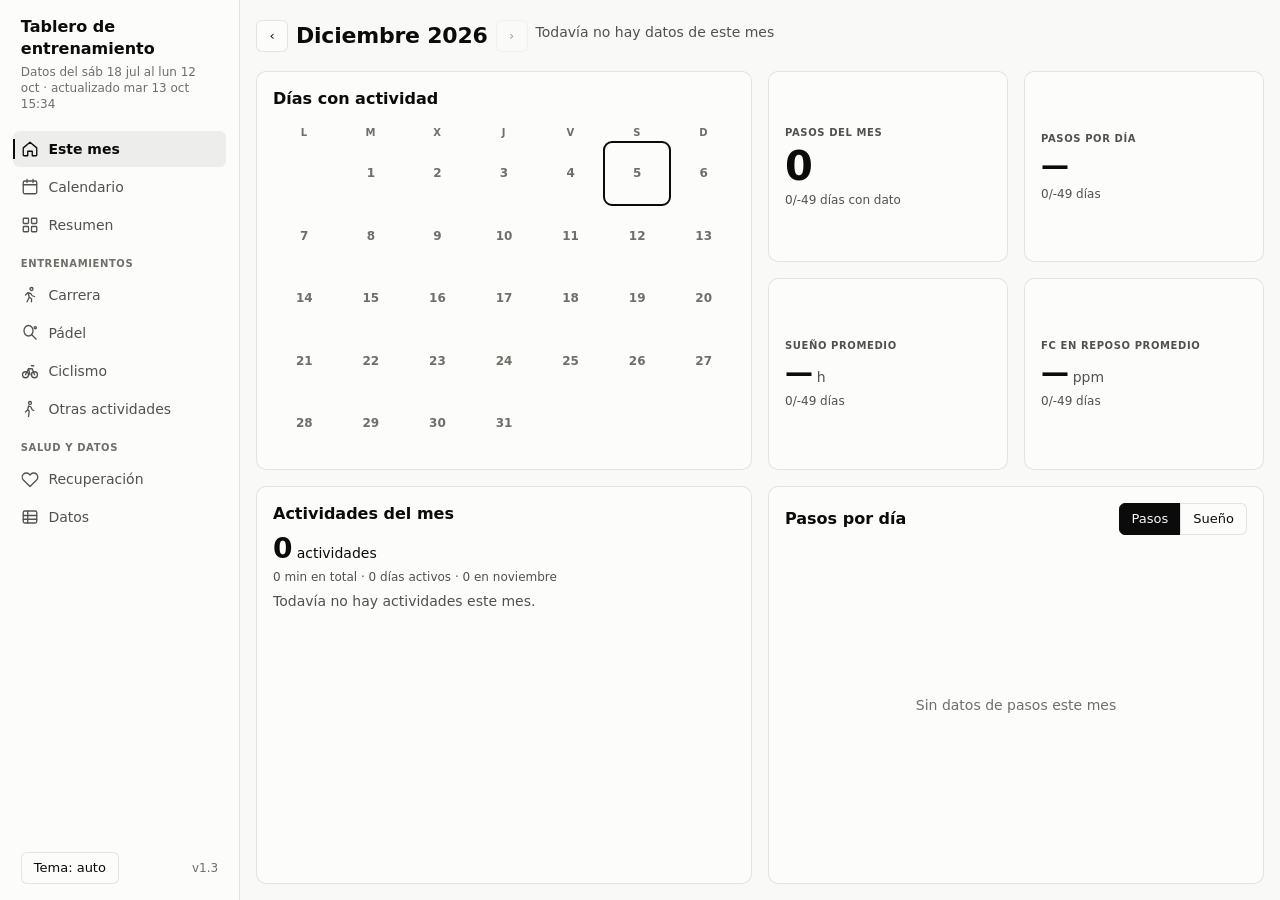
==== app/index.html @ 288f9a9d "app: v1.3, Montserrat y un token tipográfico por rol en todas las vistas - Montserrat 400/500/600/70" ====
<!doctype html>
<html lang="es-AR">
<head>
  <meta charset="utf-8">
  <meta name="viewport" content="width=device-width, initial-scale=1">
  <title>Tablero de entrenamiento</title>
  <meta name="description" content="Carrera, pádel y recuperación: datos de un reloj Amazfit vía Intervals.icu.">
  <meta name="color-scheme" content="light dark">
  <link rel="icon" href="data:image/svg+xml,<svg xmlns='http://www.w3.org/2000/svg' viewBox='0 0 16 16'><rect x='1' y='8' width='3' height='7' rx='1' fill='%232a78d6'/><rect x='6.5' y='4' width='3' height='11' rx='1' fill='%232a78d6'/><rect x='12' y='1' width='3' height='14' rx='1' fill='%232a78d6'/></svg>">
  <link rel="stylesheet" href="css/estilos.css">
  <script>
    // Aplica el tema guardado antes de pintar, para que no parpadee
    try { const t = localStorage.getItem("tema"); if (t === "claro" || t === "oscuro") document.documentElement.dataset.theme = t === "claro" ? "light" : "dark"; } catch (e) {}
  </script>
</head>
<body>
  <div class="app">
    <aside class="lateral" id="lateral" aria-label="Navegación y filtros">
      <div class="lateral-marca">
        <h1>Tablero de entrenamiento</h1>
        <p class="actualizado" id="actualizado">Cargando datos…</p>
      </div>
      <nav class="nav-lateral" aria-label="Secciones">
        <button type="button" data-pestana="inicio"><svg viewBox="0 0 24 24" fill="none" stroke="currentColor" stroke-width="1.75" stroke-linecap="round" stroke-linejoin="round" aria-hidden="true"><path d="M3 10.5 12 3l9 7.5V20a1 1 0 0 1-1 1h-5v-6H9v6H4a1 1 0 0 1-1-1z"/></svg><span>Este mes</span></button>
        <button type="button" data-pestana="calendario"><svg viewBox="0 0 24 24" fill="none" stroke="currentColor" stroke-width="1.75" stroke-linecap="round" stroke-linejoin="round" aria-hidden="true"><rect x="3" y="4" width="18" height="17" rx="2"/><path d="M3 9h18M8 2v4M16 2v4"/></svg><span>Calendario</span></button>
        <button type="button" data-pestana="resumen"><svg viewBox="0 0 24 24" fill="none" stroke="currentColor" stroke-width="1.75" stroke-linecap="round" stroke-linejoin="round" aria-hidden="true"><rect x="3" y="3" width="7" height="7" rx="1"/><rect x="14" y="3" width="7" height="7" rx="1"/><rect x="3" y="14" width="7" height="7" rx="1"/><rect x="14" y="14" width="7" height="7" rx="1"/></svg><span>Resumen</span></button>
        <span class="nav-grupo">Entrenamientos</span>
        <button type="button" data-pestana="carrera"><svg viewBox="0 0 24 24" fill="none" stroke="currentColor" stroke-width="1.75" stroke-linecap="round" stroke-linejoin="round" aria-hidden="true"><circle cx="14" cy="4" r="2"/><path d="M8 21l3-6 3 2v4M6 12l3-3 4 1 2 3 3 1M11 15l-1-4"/></svg><span>Carrera</span></button>
        <button type="button" data-pestana="padel"><svg viewBox="0 0 24 24" fill="none" stroke="currentColor" stroke-width="1.75" stroke-linecap="round" stroke-linejoin="round" aria-hidden="true"><ellipse cx="10" cy="9" rx="6" ry="7"/><path d="M14 14l6 6"/><circle cx="19" cy="5" r="1.5"/></svg><span>Pádel</span></button>
        <button type="button" data-pestana="ciclismo"><svg viewBox="0 0 24 24" fill="none" stroke="currentColor" stroke-width="1.75" stroke-linecap="round" stroke-linejoin="round" aria-hidden="true"><circle cx="6" cy="17" r="4"/><circle cx="18" cy="17" r="4"/><path d="M6 17l4-8h5l3 8M10 9l2 8M14 5h3"/></svg><span>Ciclismo</span></button>
        <button type="button" data-pestana="otras"><svg viewBox="0 0 24 24" fill="none" stroke="currentColor" stroke-width="1.75" stroke-linecap="round" stroke-linejoin="round" aria-hidden="true"><circle cx="12" cy="4" r="2"/><path d="M10 22l1-7-2-2 1-5 3 1 2 4 2 1M9 13l-3 3"/></svg><span>Otras actividades</span></button>
        <span class="nav-grupo">Salud y datos</span>
        <button type="button" data-pestana="recuperacion"><svg viewBox="0 0 24 24" fill="none" stroke="currentColor" stroke-width="1.75" stroke-linecap="round" stroke-linejoin="round" aria-hidden="true"><path d="M20.8 5.6a5.5 5.5 0 0 0-7.8 0L12 6.7l-1-1.1a5.5 5.5 0 0 0-7.8 7.8L12 22l8.8-8.6a5.5 5.5 0 0 0 0-7.8z"/></svg><span>Recuperación</span></button>
        <button type="button" data-pestana="datos"><svg viewBox="0 0 24 24" fill="none" stroke="currentColor" stroke-width="1.75" stroke-linecap="round" stroke-linejoin="round" aria-hidden="true"><rect x="3" y="4" width="18" height="16" rx="2"/><path d="M3 10h18M3 15h18M9 4v16"/></svg><span>Datos</span></button>
      </nav>
      <section class="filtros-lateral" id="filtros-lateral" aria-label="Filtros">
        <div class="filtros-grupo" id="grupo-bienestar">
          <h2>Datos diarios</h2>
          <div id="filtro-bienestar"></div>
        </div>
      </section>
      <div class="lateral-pie">
        <button class="boton-tema" id="boton-tema" type="button" aria-label="Cambiar tema">Tema: auto</button>
        <span class="version" title="Versión del tablero">v1.3</span>
      </div>
    </aside>
    <div class="fondo-lateral" id="fondo-lateral"></div>

    <div class="contenido">
      <header class="barra-superior">
        <button class="boton-menu" id="boton-menu" type="button" aria-label="Abrir menú" aria-controls="lateral" aria-expanded="false">
          <svg viewBox="0 0 24 24" fill="none" stroke="currentColor" stroke-width="1.75" stroke-linecap="round" aria-hidden="true"><path d="M4 6h16M4 12h16M4 18h16"/></svg>
        </button>
        <h2 class="titulo-vista" id="titulo-vista">Calendario</h2>
        <div class="filtro" id="filtro" role="group" aria-label="Período">
          <span class="filtro-etiqueta">Período</span>
          <button type="button" data-periodo="4">4 semanas</button>
          <button type="button" data-periodo="12">12 semanas</button>
          <button type="button" data-periodo="todo">Todo</button>
          <span class="filtro-rango" id="filtro-rango"></span>
        </div>
      </header>

  <main>
    <p class="aviso aviso-error" id="error-render" role="alert" hidden></p>
    <!-- ── Este mes (portada) ──────────────────────────────────── -->
    <section id="panel-inicio" class="seccion" hidden>
      <div class="cal-cabecera">
        <button type="button" id="inicio-anterior" aria-label="Mes anterior">‹</button>
        <h2 id="inicio-mes" aria-live="polite"></h2>
        <button type="button" id="inicio-siguiente" aria-label="Mes siguiente">›</button>
        <span class="texto-sec" id="inicio-rango"></span>
      </div>
      <div class="inicio-fila">
        <section class="tarjeta">
          <h2>Días con actividad</h2>
          <div class="mini-leyenda" id="inicio-mini-leyenda" aria-label="Deportes del mes"></div>
          <div class="mini-cal" id="inicio-mini-cal"></div>
        </section>
        <div class="kpis-cuadro" id="inicio-kpis"></div>
      </div>
      <div class="inicio-fila">
        <section class="tarjeta">
          <h2>Actividades del mes</h2>
          <div class="inicio-scroll" id="inicio-actividades"></div>
        </section>
        <section class="tarjeta tarjeta-grafico">
          <div class="tarjeta-cab">
            <h2 id="inicio-grafico-titulo">Pasos por día</h2>
            <div class="segmentado" id="inicio-metrica" role="group" aria-label="Dato a mostrar">
              <button type="button" data-metrica="pasos">Pasos</button>
              <button type="button" data-metrica="sueno">Sueño</button>
            </div>
          </div>
          <div class="lienzo"><canvas id="g-inicio-pasos"></canvas></div>
        </section>
      </div>
    </section>

    <!-- ── Calendario ──────────────────────────────────────────── -->
    <section id="panel-calendario" class="seccion" hidden>
      <div class="cal-cabecera">
        <button type="button" id="mes-anterior" aria-label="Mes anterior">‹</button>
        <h2 id="mes-titulo" aria-live="polite"></h2>
        <button type="button" id="mes-siguiente" aria-label="Mes siguiente">›</button>
        <button type="button" id="mes-actual">Hoy</button>
        <div class="cal-leyenda-dia" id="cal-leyenda-dia"></div>
      </div>
      <div class="calmes" id="calmes"></div>
    </section>

    <!-- ── Resumen ─────────────────────────────────────────────── -->
    <section id="panel-resumen" class="seccion" hidden>
      <div class="kpis" id="resumen-kpis"></div>
      <div class="grilla">
        <figure class="tarjeta ancha">
          <figcaption><h2>Estado de forma</h2><p>Fitness (CTL), fatiga (ATL) y forma (CTL − ATL), calculados por Intervals.icu</p></figcaption>
          <div class="lienzo"><canvas id="g-forma"></canvas></div>
        </figure>
        <figure class="tarjeta ancha">
          <figcaption><h2>Calendario de carga</h2><p>Carga diaria (HRSS). Cada columna es una semana, de lunes a domingo</p></figcaption>
          <div id="calendario" class="calendario"></div>
        </figure>
        <figure class="tarjeta">
          <figcaption><h2>Horas por semana</h2><p>Por tipo de actividad</p></figcaption>
          <div class="lienzo"><canvas id="g-volumen"></canvas></div>
        </figure>
        <figure class="tarjeta">
          <figcaption><h2>Últimas sesiones</h2><p>Del período elegido</p></figcaption>
          <ul class="lista-sesiones" id="ultimas"></ul>
        </figure>
      </div>
    </section>

    <!-- ── Carrera ─────────────────────────────────────────────── -->
    <section id="panel-carrera" class="seccion" hidden>
      <div class="selectores" role="group" aria-label="Sesiones a comparar">
        <div class="selector">
          <span id="carrera-plantillas-etiqueta">Plantillas</span>
          <details class="desplegable" id="carrera-plantillas">
            <summary aria-labelledby="carrera-plantillas-etiqueta"><span id="carrera-plantillas-resumen"></span></summary>
            <div class="desplegable-menu">
              <div class="desplegable-acciones">
                <button type="button" data-accion="todas">Todas</button>
                <button type="button" data-accion="ninguna">Ninguna</button>
              </div>
              <div id="carrera-plantillas-lista"></div>
            </div>
          </details>
        </div>
        <div class="selector">
          <span id="carrera-sesiones-etiqueta">Sesiones</span>
          <details class="desplegable" id="carrera-sesiones">
            <summary aria-labelledby="carrera-sesiones-etiqueta"><span id="carrera-sesiones-resumen"></span></summary>
            <div class="desplegable-menu">
              <div class="desplegable-acciones">
                <button type="button" data-accion="todas">Todas</button>
                <button type="button" data-accion="ninguna">Ninguna</button>
              </div>
              <div id="carrera-sesiones-lista"></div>
            </div>
          </details>
        </div>
        <label class="selector">
          <span>Etapa</span>
          <select id="carrera-etapa"></select>
        </label>
      </div>
      <!-- Primera pantalla: la tabla de sesiones y, a la derecha, las cuatro tarjetas -->
      <div class="vista-arriba">
        <figure class="tarjeta tarjeta-tabla">
          <figcaption><h2>Sesiones</h2><p id="carrera-tabla-nota"></p></figcaption>
          <div class="tabla-contenedor"><table class="tabla" id="tabla-carreras"></table></div>
        </figure>
        <div class="kpis kpis-columna" id="carrera-kpis"></div>
      </div>
      <div class="grilla">
        <figure class="tarjeta ancha">
          <div class="tarjeta-cab">
            <figcaption><h2 id="carrera-comp-titulo">Ritmo a lo largo de la sesión</h2></figcaption>
            <div class="segmentado" id="carrera-metrica" role="group" aria-label="Dato a mostrar">
              <button type="button" data-metrica="ritmo">Ritmo</button>
              <button type="button" data-metrica="fc">FC</button>
              <button type="button" data-metrica="potencia">Potencia</button>
              <button type="button" data-metrica="cadencia">Cadencia</button>
              <button type="button" data-metrica="zancada">Zancada</button>
            </div>
          </div>
          <p class="texto-sec" id="carrera-comp-nota"></p>
          <div class="lienzo alto"><canvas id="g-carrera-comparar"></canvas></div>
        </figure>
        <figure class="tarjeta">
          <figcaption><h2 id="carrera-deriva-titulo">Deriva cardíaca</h2><p id="carrera-deriva-nota"></p></figcaption>
          <div class="lienzo"><canvas id="g-carrera-deriva"></canvas></div>
        </figure>
        <figure class="tarjeta">
          <div class="tarjeta-cab">
            <figcaption><h2>Eficiencia por sesión</h2></figcaption>
            <div class="segmentado" id="carrera-ef-metrica" role="group" aria-label="Eficiencia">
              <button type="button" data-ef="m">m/latido</button>
              <button type="button" data-ef="w">W/latido</button>
            </div>
          </div>
          <p class="texto-sec">Sesiones elegidas, en la etapa elegida. Si sube, rendiste más con el mismo esfuerzo cardíaco.</p>
          <div class="lienzo"><canvas id="g-carrera-ef-plantilla"></canvas></div>
        </figure>
        <figure class="tarjeta ancha">
          <figcaption><h2>Ritmo contra FC, minuto a minuto</h2><p id="carrera-disp-nota"></p></figcaption>
          <div class="lienzo alto"><canvas id="g-carrera-dispersion"></canvas></div>
        </figure>
        <figure class="tarjeta ancha">
          <figcaption><h2>Eficiencia aeróbica de todas las corridas</h2><p>Metros por latido (velocidad ÷ FC media). Si sube, corrés más con el mismo esfuerzo</p></figcaption>
          <div class="lienzo"><canvas id="g-eficiencia"></canvas></div>
        </figure>
        <figure class="tarjeta">
          <figcaption><h2>Kilómetros por semana</h2><p>Por tipo de corrida</p></figcaption>
          <div class="lienzo"><canvas id="g-km"></canvas></div>
        </figure>
        <figure class="tarjeta">
          <figcaption><h2>Zonas de FC por semana</h2><p>Porcentaje del tiempo en cada zona</p></figcaption>
          <div class="lienzo"><canvas id="g-zonas"></canvas></div>
        </figure>
        <figure class="tarjeta ancha">
          <figcaption><h2>Dinámica de carrera</h2><p>Promedio de cada sesión</p></figcaption>
          <div class="mini-grilla">
            <div><h3>Cadencia (ppm)</h3><div class="lienzo chico"><canvas id="g-cadencia"></canvas></div></div>
            <div><h3>Zancada (m)</h3><div class="lienzo chico"><canvas id="g-zancada"></canvas></div></div>
            <div><h3>Contacto con el suelo (ms)</h3><div class="lienzo chico"><canvas id="g-contacto"></canvas></div></div>
            <div><h3>Oscilación vertical (cm)</h3><div class="lienzo chico"><canvas id="g-oscilacion"></canvas></div></div>
          </div>
        </figure>
      </div>
    </section>

    <!-- ── Pádel ───────────────────────────────────────────────── -->
    <section id="panel-padel" class="seccion" hidden>
      <!-- Primera pantalla: la tabla y, a la derecha, las cuatro tarjetas -->
      <div class="vista-arriba sin-filtros">
        <figure class="tarjeta tarjeta-tabla">
          <figcaption><h2>Sesiones</h2><p>Tocá una fila para ver el detalle</p></figcaption>
          <div class="tabla-contenedor"><table class="tabla" id="tabla-padel"></table></div>
        </figure>
        <div class="kpis kpis-columna" id="padel-kpis"></div>
      </div>
      <div class="grilla">
        <figure class="tarjeta ancha">
          <div class="tarjeta-cab">
            <figcaption><h2>FC minuto a minuto</h2></figcaption>
            <label class="selector selector-linea"><span>Partido</span><select id="padel-partido"></select></label>
          </div>
          <p class="texto-sec" id="padel-fc-nota"></p>
          <div class="lienzo alto"><canvas id="g-padel-minutos"></canvas></div>
        </figure>
        <figure class="tarjeta">
          <figcaption><h2>Carga por sesión</h2><p>HRSS</p></figcaption>
          <div class="lienzo"><canvas id="g-padel-carga"></canvas></div>
        </figure>
        <figure class="tarjeta">
          <figcaption><h2>Frecuencia cardíaca</h2><p>Media y máxima de cada sesión (ppm)</p></figcaption>
          <div class="lienzo"><canvas id="g-padel-fc"></canvas></div>
        </figure>
        <figure class="tarjeta ancha">
          <figcaption><h2>Tiempo en cada zona</h2><p>Minutos acumulados en el período</p></figcaption>
          <div class="lienzo"><canvas id="g-padel-zonas"></canvas></div>
        </figure>
      </div>
    </section>

    <!-- ── Ciclismo ────────────────────────────────────────────── -->
    <section id="panel-ciclismo" class="seccion" hidden>
      <!-- Primera pantalla: la tabla y, a la derecha, las cuatro tarjetas -->
      <div class="vista-arriba sin-filtros">
        <figure class="tarjeta tarjeta-tabla">
          <figcaption><h2>Salidas</h2><p>Tocá una fila para ver el detalle y sus vueltas</p></figcaption>
          <div class="tabla-contenedor"><table class="tabla" id="tabla-bici"></table></div>
        </figure>
        <div class="kpis kpis-columna" id="bici-kpis"></div>
      </div>
      <div class="grilla">
        <figure class="tarjeta">
          <figcaption><h2>Kilómetros por semana</h2></figcaption>
          <div class="lienzo"><canvas id="g-bici-km"></canvas></div>
        </figure>
        <figure class="tarjeta">
          <figcaption><h2>Tiempo en cada zona</h2><p>Minutos acumulados en el período</p></figcaption>
          <div class="lienzo"><canvas id="g-bici-zonas"></canvas></div>
        </figure>
        <figure class="tarjeta">
          <figcaption><h2>Velocidad media por salida</h2><p>km/h en movimiento</p></figcaption>
          <div class="lienzo"><canvas id="g-bici-velocidad"></canvas></div>
        </figure>
        <figure class="tarjeta">
          <figcaption><h2>FC media por salida</h2><p>ppm</p></figcaption>
          <div class="lienzo"><canvas id="g-bici-fc"></canvas></div>
        </figure>
      </div>
    </section>

    <!-- ── Otras actividades ───────────────────────────────────── -->
    <section id="panel-otras" class="seccion" hidden>
      <!-- Primera pantalla: la tabla y, a la derecha, las cuatro tarjetas -->
      <div class="vista-arriba sin-filtros">
        <figure class="tarjeta tarjeta-tabla">
          <figcaption><h2>Sesiones</h2><p>Tocá una fila para ver el detalle</p></figcaption>
          <div class="tabla-contenedor"><table class="tabla" id="tabla-otras"></table></div>
        </figure>
        <div class="kpis kpis-columna" id="otras-kpis"></div>
      </div>
      <div class="grilla">
        <figure class="tarjeta">
          <figcaption><h2>Horas por semana</h2><p>Caminata y cualquier actividad que no tenga pestaña propia</p></figcaption>
          <div class="lienzo"><canvas id="g-otras-horas"></canvas></div>
        </figure>
        <figure class="tarjeta">
          <figcaption><h2>Kilómetros por semana</h2><p>Por tipo de actividad</p></figcaption>
          <div class="lienzo"><canvas id="g-otras-km"></canvas></div>
        </figure>
      </div>
    </section>

    <!-- ── Recuperación ────────────────────────────────────────── -->
    <section id="panel-recuperacion" class="seccion" hidden>
      <p class="aviso" id="recuperacion-aviso"></p>
      <div class="kpis" id="recuperacion-kpis"></div>
      <div class="grilla">
        <figure class="tarjeta ancha">
          <figcaption><h2>FC en reposo</h2><p>Diaria y media de 7 días (ppm). Si baja, en general es buena señal</p></figcaption>
          <div class="lienzo"><canvas id="g-fc-reposo"></canvas></div>
        </figure>
        <figure class="tarjeta">
          <figcaption><h2>Horas de sueño</h2><p>Diarias y media de 7 días</p></figcaption>
          <div class="lienzo"><canvas id="g-sueno"></canvas></div>
        </figure>
        <figure class="tarjeta">
          <figcaption><h2>Puntaje de sueño</h2><p>Según Zepp (0–100)</p></figcaption>
          <div class="lienzo"><canvas id="g-sueno-puntaje"></canvas></div>
        </figure>
        <figure class="tarjeta ancha">
          <figcaption><h2>Pasos diarios</h2></figcaption>
          <div class="lienzo"><canvas id="g-pasos"></canvas></div>
        </figure>
      </div>
    </section>

    <!-- ── Datos ───────────────────────────────────────────────── -->
    <section id="panel-datos" class="seccion" hidden>
      <div class="tarjeta">
        <h2>Datos crudos</h2>
        <p class="texto-sec">Los CSV tal como los guarda el workflow diario. Las columnas marcadas como
          <span class="marca en-uso">en uso</span> alimentan algún gráfico; las
          <span class="marca sin-uso">sin usar</span> están disponibles pero todavía no se muestran.</p>
        <div class="controles-datos">
          <div class="segmentado" id="datos-tabla" role="group" aria-label="Tabla">
            <button type="button" data-tabla="actividades">actividades.csv</button>
            <button type="button" data-tabla="bloques">bloques.csv</button>
            <button type="button" data-tabla="bienestar">bienestar.csv</button>
            <button type="button" data-tabla="minutos">minutos.csv</button>
          </div>
          <div class="segmentado" id="datos-filtro" role="group" aria-label="Columnas">
            <button type="button" data-filtro="todas">Todas</button>
            <button type="button" data-filtro="en_uso">En uso</button>
            <button type="button" data-filtro="sin_uso">Sin usar</button>
          </div>
        </div>
        <p class="texto-sec" id="datos-resumen"></p>
        <details class="catalogo">
          <summary>Columnas y dónde se usan</summary>
          <div class="tabla-contenedor"><table class="tabla" id="datos-catalogo"></table></div>
        </details>
        <div class="tabla-contenedor alta"><table class="tabla cruda" id="datos-crudos"></table></div>
      </div>
    </section>
  </main>

  <footer class="pie">
    Datos: reloj Amazfit → Zepp → Intervals.icu, actualizados a diario con GitHub Actions.
  </footer>

    </div>
  </div>

  <dialog class="dialogo" id="dialogo-sesion" aria-label="Detalle de la sesión">
    <div class="dialogo-cab"><button type="button" id="dialogo-cerrar">Cerrar ✕</button></div>
    <div class="dialogo-cuerpo" id="dialogo-cuerpo"></div>
  </dialog>

  <div class="tooltip" id="tooltip" role="tooltip" hidden></div>

  <!-- Scripts clásicos (no módulos) y datos en .js: así funciona también abriendo el archivo sin servidor -->
  <!-- Chart.js guardado en la carpeta (no desde el CDN): funciona sin internet y sin que
       extensiones o el antivirus interfieran con un script externo -->
  <script src="vendor/chart.umd.min.js"></script>
  <script src="data/datos.js"></script>
  <script src="data/minutos.js"></script>
  <script src="js/formato.js"></script>
  <script src="js/graficos.js"></script>
  <script src="js/componentes.js"></script>
  <script src="js/tema.js"></script>
  <script src="js/sesiones.js"></script>
  <script src="js/secciones/inicio.js"></script>
  <script src="js/secciones/calendario.js"></script>
  <script src="js/secciones/resumen.js"></script>
  <script src="js/secciones/carrera.js"></script>
  <script src="js/secciones/padel.js"></script>
  <script src="js/secciones/ciclismo.js"></script>
  <script src="js/secciones/otras.js"></script>
  <script src="js/secciones/recuperacion.js"></script>
  <script src="js/secciones/datos.js"></script>
  <script src="js/main.js"></script>
</body>
</html>
---- app/css/estilos.css ----
/* ── Fuente: Montserrat (incluida en vendor/fuentes: funciona con file:// y sin conexión) ── */
@font-face { font-family: "Montserrat"; font-weight: 400; font-display: swap; src: url("../vendor/fuentes/montserrat-400.woff2") format("woff2"); }
@font-face { font-family: "Montserrat"; font-weight: 500; font-display: swap; src: url("../vendor/fuentes/montserrat-500.woff2") format("woff2"); }
@font-face { font-family: "Montserrat"; font-weight: 600; font-display: swap; src: url("../vendor/fuentes/montserrat-600.woff2") format("woff2"); }
@font-face { font-family: "Montserrat"; font-weight: 700; font-display: swap; src: url("../vendor/fuentes/montserrat-700.woff2") format("woff2"); }

/* ── Tokens: modo claro ─────────────────────────────────────────────────── */
:root {
  color-scheme: light;
  /* Tipografía, espaciado, radios y controles (DESIGN.md) */
  --fuente: "Montserrat", system-ui, sans-serif;
  /* Un token por rol: font: peso tamaño/interlineado familia */
  --t-hero:     700 40px/44px var(--fuente);
  --t-kpi:      600 28px/32px var(--fuente);
  --t-pagina:   700 22px/28px var(--fuente);
  --t-titulo:   600 16px/22px var(--fuente);
  --t-base:     400 14px/20px var(--fuente);
  --t-control:  500 13px/20px var(--fuente);
  --t-chico:    400 12px/16px var(--fuente);
  --t-eje:      500 11px/14px var(--fuente);
  --t-etiqueta: 600 10px/14px var(--fuente);   /* + mayúsculas y letter-spacing .06em */
  --e1: 4px; --e2: 8px; --e3: 12px; --e4: 16px; --e5: 24px; --e6: 32px;
  --radio: 10px; --radio-chico: 6px;
  --alto-control: 32px;
  /* Interfaz en tinta (sin acento de color) y variaciones */
  --tinta: #0b0b0b;
  --bien: #1f8a4c; --mal: #d03b3b;
  --sombra-flotante: 0 6px 20px rgba(0, 0, 0, 0.15);
  --velo: rgba(0, 0, 0, 0.45);
  --fondo: #f9f9f7;
  --superficie: #fcfcfb;
  --superficie-2: #f0efec;
  --borde: rgba(11, 11, 11, 0.10);
  --texto: #0b0b0b;
  --texto-sec: #52514e;
  --texto-muted: #6f6e69;
  --grilla: #e1e0d9;
  --eje: #c3c2b7;
  --acento: var(--tinta);   /* alias temporal: la interfaz ya no usa color de acento */
  --seleccion: rgba(11, 11, 11, 0.06);

  /* Series categóricas (orden fijo, validado para daltonismo) */
  --serie-1: #2a78d6;   /* azul    — Carrera / Bloques / Fitness */
  --serie-2: #eb6834;   /* naranja — Pádel / Series / Fatiga */
  --serie-3: #1baf7a;   /* agua    — Caminata / Libre / Forma */
  --serie-4: #eda100;   /* amarillo — Ciclismo */
  --serie-5: #e87ba4;
  --serie-6: #008300;
  --serie-7: #4a3aa7;
  --serie-8: #e34948;
  --serie-otras: #898781;

  /* Rampa ordinal azul: zonas Z1 → Z7 y calendario de carga */
  --rampa-1: #b7d3f6;
  --rampa-2: #86b6ef;
  --rampa-3: #5598e7;
  --rampa-4: #2a78d6;
  --rampa-5: #1c5cab;
  --rampa-6: #184f95;
  --rampa-7: #0d366b;
  --rampa-vacio: #f0efec;
}

/* ── Tokens: modo oscuro (sistema, salvo que el usuario elija claro) ─────── */
@media (prefers-color-scheme: dark) {
  :root:not([data-theme="light"]) {
    color-scheme: dark;
    --fondo: #0d0d0d;
    --superficie: #1a1a19;
    --superficie-2: #252524;
    --borde: rgba(255, 255, 255, 0.10);
    --texto: #ffffff;
    --texto-sec: #c3c2b7;
    --texto-muted: #9a9890;
    --grilla: #2c2c2a;
    --eje: #383835;
    --acento: var(--tinta);
    --seleccion: rgba(255, 255, 255, 0.08);
    --tinta: #ffffff;
    --bien: #3fb871; --mal: #e66767;
    --sombra-flotante: 0 6px 20px rgba(0, 0, 0, 0.5);
    --velo: rgba(0, 0, 0, 0.6);
    --serie-1: #3987e5;
    --serie-2: #d95926;
    --serie-3: #199e70;
    --serie-4: #c98500;
    --serie-5: #d55181;
    --serie-6: #008300;
    --serie-7: #9085e9;
    --serie-8: #e66767;
    --serie-otras: #6f6e69;
    --rampa-1: #184f95;
    --rampa-2: #256abf;
    --rampa-3: #3987e5;
    --rampa-4: #5598e7;
    --rampa-5: #86b6ef;
    --rampa-6: #b7d3f6;
    --rampa-7: #e6f0fd;
    --rampa-vacio: #252524;
  }
}
:root[data-theme="dark"] {
  color-scheme: dark;
  --fondo: #0d0d0d;
  --superficie: #1a1a19;
  --superficie-2: #252524;
  --borde: rgba(255, 255, 255, 0.10);
  --texto: #ffffff;
  --texto-sec: #c3c2b7;
  --texto-muted: #9a9890;
  --grilla: #2c2c2a;
  --eje: #383835;
  --acento: var(--tinta);
  --seleccion: rgba(255, 255, 255, 0.08);
  --tinta: #ffffff;
  --bien: #3fb871; --mal: #e66767;
  --sombra-flotante: 0 6px 20px rgba(0, 0, 0, 0.5);
  --velo: rgba(0, 0, 0, 0.6);
  --serie-1: #3987e5;
  --serie-2: #d95926;
  --serie-3: #199e70;
  --serie-4: #c98500;
  --serie-5: #d55181;
  --serie-6: #008300;
  --serie-7: #9085e9;
  --serie-8: #e66767;
  --serie-otras: #6f6e69;
  --rampa-1: #184f95;
  --rampa-2: #256abf;
  --rampa-3: #3987e5;
  --rampa-4: #5598e7;
  --rampa-5: #86b6ef;
  --rampa-6: #b7d3f6;
  --rampa-7: #e6f0fd;
  --rampa-vacio: #252524;
}

/* ── Base ────────────────────────────────────────────────────────────────── */
* { box-sizing: border-box; }
html { -webkit-text-size-adjust: 100%; }
body {
  margin: 0;
  background: var(--fondo);
  color: var(--texto);
  font: var(--t-base);
}
h1, h2, h3 { margin: 0; line-height: 1.25; }
h1 { font: var(--t-pagina); letter-spacing: -0.01em; }
h2 { font: var(--t-titulo); }
h3 { font: var(--t-chico); font-weight: 600; color: var(--texto-sec); }
button { font: inherit; color: inherit; }
/* Foco visible en tinta, igual en todos los controles */
:focus-visible { outline: 2px solid var(--tinta); outline-offset: 2px; }
/* Números: fuente condensada con cifras tabulares */
.num, .tabla td.num, .kpi-valor, .act-total-num, .act-lista-n, .mini-dia b {
  font-variant-numeric: tabular-nums;
}
.texto-sec { color: var(--texto-sec); margin: 0.4rem 0 0.8rem; }

/* ── Estructura: barra lateral + contenido ───────────────────────────────── */
.app { display: grid; grid-template-columns: 240px minmax(0, 1fr); min-height: 100vh; }
.lateral {
  position: sticky; top: 0; height: 100vh; overflow-y: auto;
  display: flex; flex-direction: column; gap: 1.2rem;
  background: var(--superficie); border-right: 1px solid var(--borde);
  padding: 1rem 0.8rem;
}
.lateral-marca h1 { font: var(--t-titulo); letter-spacing: 0; padding: 0 var(--e2); }
.actualizado { margin: var(--e1) 0 0; padding: 0 var(--e2); color: var(--texto-muted); font: var(--t-chico); }
.nav-lateral { display: flex; flex-direction: column; gap: 2px; }
.nav-grupo {
  margin: var(--e3) var(--e2) var(--e1); font: var(--t-etiqueta); text-transform: uppercase; letter-spacing: 0.06em; color: var(--texto-muted);
}
.nav-lateral button {
  display: flex; align-items: center; gap: 0.6rem; width: 100%; text-align: left;
  position: relative; background: none; border: 0; border-radius: var(--radio-chico); padding: var(--e2);
  cursor: pointer; color: var(--texto-sec);
}
.nav-lateral button svg { width: 18px; height: 18px; flex: none; }
.nav-lateral button:hover { background: var(--superficie-2); color: var(--texto); }
.nav-lateral button[aria-current="page"] { background: var(--seleccion); color: var(--texto); font-weight: 600; }
/* Barra de 2px en tinta a la izquierda del ítem activo */
.nav-lateral button[aria-current="page"]::before {
  content: ""; position: absolute; left: 0; top: var(--e2); bottom: var(--e2); width: 2px; background: var(--tinta);
}
.filtros-lateral h2 { font: var(--t-etiqueta); text-transform: uppercase; letter-spacing: 0.06em; color: var(--texto-muted); margin: 0 var(--e2) var(--e2); }
.filtros-lateral[hidden], .filtros-grupo[hidden] { display: none; }
.filtros-grupo + .filtros-grupo { margin-top: 1rem; }
.check {
  display: flex; align-items: center; gap: 0.5rem; padding: 0.3rem 0.6rem;
  border-radius: var(--radio-chico); cursor: pointer; font: var(--t-base);
}
.check:hover { background: var(--superficie-2); }
.check input { margin: 0; accent-color: var(--acento); }
.check .muestra { width: 10px; height: 10px; border-radius: 50%; flex: none; }
.check .cuenta { margin-left: auto; color: var(--texto-muted); font: var(--t-chico); font-variant-numeric: tabular-nums; }
.lateral-pie { margin-top: auto; display: flex; align-items: center; justify-content: space-between; gap: var(--e2); padding: 0 var(--e2); }
.version { color: var(--texto-muted); font: var(--t-chico); }
.fondo-lateral { display: none; }

.contenido { min-width: 0; }
.barra-superior {
  position: sticky; top: 0; z-index: 10;
  display: flex; align-items: center; flex-wrap: wrap; gap: 0.4rem 1rem;
  background: var(--fondo); border-bottom: 1px solid var(--borde);
  padding: 0.6rem 16px;
}
.titulo-vista { font: var(--t-pagina); letter-spacing: -0.01em; }
.boton-menu {
  display: none; background: none; border: 1px solid var(--borde); border-radius: var(--radio-chico);
  padding: 0.3rem; cursor: pointer; line-height: 0; color: var(--texto);
}
.boton-menu svg { width: 20px; height: 20px; }
.filtro {
  display: flex; flex-wrap: wrap; align-items: center; gap: 0;
  font: var(--t-chico); flex: 1;
}
.filtro[hidden] { display: none; }
.filtro-etiqueta { color: var(--texto-muted); margin-right: var(--e2); }
/* Controles: alto 32px, radio chico, borde fino; activo en tinta */
.boton-tema, .cal-cabecera button, .filtro button, .segmentado button {
  height: var(--alto-control); padding: 0 var(--e3); display: inline-flex; align-items: center; justify-content: center;
  background: var(--superficie); border: 1px solid var(--borde); border-radius: var(--radio-chico);
  cursor: pointer; font: var(--t-control); white-space: nowrap; color: var(--texto);
}
.filtro button[aria-pressed="true"], .segmentado button[aria-pressed="true"] {
  background: var(--tinta); color: var(--fondo); border-color: var(--tinta);
}
/* Segmentado: grupo unido (botones pegados, un solo borde exterior) */
.segmentado, .filtro-grupo { display: inline-flex; gap: 0; }
.segmentado button, .filtro button { border-radius: 0; margin-left: -1px; }
.segmentado button:first-child, .filtro button:first-of-type { border-radius: var(--radio-chico) 0 0 var(--radio-chico); margin-left: 0; }
.segmentado button:last-child, .filtro button:last-of-type { border-radius: 0 var(--radio-chico) var(--radio-chico) 0; }
.filtro-rango { color: var(--texto-muted); margin-left: auto; }

/* ── Layout ──────────────────────────────────────────────────────────────── */
main { padding: 1rem 16px 2rem; max-width: 1400px; }
.grilla { display: grid; grid-template-columns: repeat(2, minmax(0, 1fr)); gap: 1rem; }
.ancha { grid-column: 1 / -1; }
.tarjeta {
  margin: 0; background: var(--superficie); border: 1px solid var(--borde);
  border-radius: var(--radio); padding: var(--e4); min-width: 0;
}
.tarjeta figcaption p { margin: var(--e1) 0 var(--e3); color: var(--texto-sec); font: var(--t-chico); }
.lienzo { position: relative; height: 260px; }
.lienzo.chico { height: 150px; margin-top: 0.3rem; }
.mini-grilla { display: grid; grid-template-columns: repeat(4, minmax(0, 1fr)); gap: 1rem; }
.vacio {
  display: grid; place-items: center; height: 100%; min-height: 80px;
  color: var(--texto-muted); font: var(--t-base); text-align: center;
}
.aviso {
  margin: 0 0 1rem; padding: 0.7rem 0.9rem; border-radius: var(--radio);
  background: var(--superficie-2); color: var(--texto-sec); font: var(--t-base);
}
.aviso:empty { display: none; }
.aviso[hidden] { display: none; }
.aviso-error { color: var(--texto); border: 1px solid var(--mal); }
.pie { padding: 0 16px 2rem; max-width: 1400px; color: var(--texto-muted); font: var(--t-chico); }

/* ── KPIs ────────────────────────────────────────────────────────────────── */
.kpis { display: grid; grid-template-columns: repeat(4, minmax(0, 1fr)); gap: 1rem; margin-bottom: 1rem; }
.kpi { background: var(--superficie); border: 1px solid var(--borde); border-radius: var(--radio); padding: var(--e3) var(--e4); }
.kpi-etiqueta {
  color: var(--texto-sec); font: var(--t-etiqueta); text-transform: uppercase; letter-spacing: 0.06em;
}
/* El valor no se parte: si no entra, la unidad baja a la línea siguiente */
.kpi-valor {
  display: flex; flex-wrap: wrap; align-items: baseline; column-gap: var(--e1);
  font: var(--t-kpi); letter-spacing: -0.01em; font-variant-numeric: tabular-nums; margin-top: var(--e1);
}
.kpi.protagonista .kpi-valor { font: var(--t-hero); letter-spacing: -0.02em; }
.kpi-unidad { font: var(--t-base); letter-spacing: 0; color: var(--texto-sec); }
.kpi-delta { color: var(--texto-sec); font: var(--t-chico); margin-top: var(--e1); }
.kpi-delta .bien { color: var(--bien); }
.kpi-delta .mal { color: var(--mal); }

/* ── Calendario de carga ─────────────────────────────────────────────────── */
.calendario { display: flex; gap: 6px; overflow-x: auto; padding-bottom: 4px; }
.cal-dias, .cal-semana { display: grid; grid-template-rows: 14px repeat(7, 18px); gap: 3px; }
.cal-dias span { font: var(--t-etiqueta); color: var(--texto-muted); line-height: 18px; }
.cal-semana { grid-auto-columns: 18px; }
.cal-mes { font: var(--t-etiqueta); color: var(--texto-muted); white-space: nowrap; width: 18px; overflow: visible; }
.cal-celda { width: 18px; height: 18px; border-radius: var(--radio-chico); background: var(--rampa-vacio); }
.cal-celda.fuera { background: transparent; }
.cal-celda[tabindex]:focus-visible { outline: 2px solid var(--acento); outline-offset: 1px; }
.cal-leyenda { display: flex; align-items: center; gap: 4px; margin-top: var(--e3); font: var(--t-chico); color: var(--texto-muted); flex-wrap: wrap; }
.cal-leyenda .cal-celda { width: 12px; height: 12px; }
.cal-leyenda span.txt { margin: 0 6px 0 2px; }

/* ── Listas y tablas ─────────────────────────────────────────────────────── */
.lista-sesiones { list-style: none; margin: 0; padding: 0; }
.lista-sesiones li {
  display: grid; grid-template-columns: 3.2rem 1fr auto; gap: 0.6rem; align-items: baseline;
  padding: 0.55rem 0; border-bottom: 1px solid var(--grilla);
}
.lista-sesiones li:last-child { border-bottom: 0; }
.lista-sesiones .fecha { color: var(--texto-muted); font: var(--t-chico); font-variant-numeric: tabular-nums; }
.lista-sesiones .det { color: var(--texto-sec); font: var(--t-chico); text-align: right; font-variant-numeric: tabular-nums; }
.punto { display: inline-block; width: 8px; height: 8px; border-radius: 50%; margin-right: 0.4rem; vertical-align: 1px; }

.tabla-contenedor { overflow-x: auto; }
.tabla-contenedor.alta { max-height: 70vh; overflow: auto; margin-top: 1rem; border: 1px solid var(--borde); border-radius: var(--radio-chico); }
.tabla { width: 100%; border-collapse: collapse; font: var(--t-base); font-variant-numeric: tabular-nums; }
.tabla th, .tabla td { padding: 0.45rem 0.6rem; text-align: left; border-bottom: 1px solid var(--grilla); white-space: nowrap; }
.tabla th { color: var(--texto-sec); font: var(--t-etiqueta); text-transform: uppercase; letter-spacing: 0.06em; }
.tabla td.num, .tabla th.num { text-align: right; }
.tabla td.fuerte { font-weight: 600; }   /* columna protagonista (énfasis permitido sobre --t-base) */
.marca-chica { font: var(--t-etiqueta); text-transform: uppercase; letter-spacing: 0.06em; color: var(--texto-muted); margin-left: var(--e1); }
.tabla tbody tr.fila-sesion { cursor: pointer; }
.tabla tbody tr.fila-sesion:hover, .tabla tbody tr.fila-sesion:focus-visible { background: var(--superficie-2); outline: none; }
.tabla tr.detalle > td { background: var(--superficie-2); padding: 0.6rem; white-space: normal; }
.tabla .sub { font: var(--t-chico); }
.tabla .sub td, .tabla .sub th { border-bottom-color: var(--eje); }
.barra-vel { display: inline-block; height: 8px; border-radius: 0 var(--radio-chico) var(--radio-chico) 0; background: var(--serie-1); vertical-align: middle; }

/* ── Detalle de sesión ───────────────────────────────────────────────────── */
.detalle-sesion { padding: 0.3rem 0.2rem 0.5rem; }
.detalle-titulo { font: var(--t-titulo); margin-bottom: var(--e3); }
.detalle-sesion h4 { margin: var(--e4) 0 var(--e2); font: var(--t-etiqueta); text-transform: uppercase; letter-spacing: 0.06em; color: var(--texto-sec); }
.metricas {
  display: grid; grid-template-columns: repeat(auto-fill, minmax(150px, 1fr)); gap: 0.5rem; margin: 0;
}
.metricas div { background: var(--superficie); border: 1px solid var(--borde); border-radius: var(--radio-chico); padding: 0.4rem 0.6rem; }
.metricas dt { font: var(--t-etiqueta); text-transform: uppercase; letter-spacing: 0.06em; color: var(--texto-muted); }
.metricas dd { margin: 0.1rem 0 0; font-weight: 600; font-variant-numeric: tabular-nums; }
.zonas-barra { display: flex; height: 14px; border-radius: var(--radio-chico); overflow: hidden; gap: 2px; background: var(--superficie); }
.zonas-barra span { display: block; min-width: 2px; }
.zonas-leyenda { display: flex; flex-wrap: wrap; gap: var(--e1) var(--e4); margin-top: var(--e2); font: var(--t-chico); color: var(--texto-sec); }
.zonas-leyenda i { display: inline-block; width: 10px; height: 10px; border-radius: 50%; margin-right: 0.3rem; vertical-align: -1px; }
.zonas-leyenda b { color: var(--texto); font-weight: 600; font-variant-numeric: tabular-nums; }
.tabla .sub tr.principal td { font-weight: 600; }
.fase {
  display: inline-block; padding: 0 var(--e2); border-radius: var(--radio-chico); font: var(--t-etiqueta); text-transform: uppercase; letter-spacing: 0.06em;
  border: 1px solid var(--eje); color: var(--texto-sec); background: var(--superficie);
}
.fase-entrenamiento { border-color: var(--acento); color: var(--texto); background: var(--seleccion); }
.tabla .sub .col-barra { width: 30%; min-width: 80px; }

/* ── Pestaña Datos ───────────────────────────────────────────────────────── */
.controles-datos { display: flex; flex-wrap: wrap; gap: 0.8rem; justify-content: space-between; }
.segmentado { display: inline-flex; flex-wrap: wrap; gap: 0; }
.marca {
  display: inline-block; font: var(--t-etiqueta); text-transform: uppercase; letter-spacing: 0.06em; padding: 0 var(--e2);
  border-radius: var(--radio-chico); border: 1px solid; white-space: nowrap;
}
.marca.en-uso { color: var(--acento); border-color: var(--acento); }
.marca.sin-uso { color: var(--texto-muted); border-color: var(--eje); border-style: dashed; }
.catalogo { margin-top: 0.4rem; }
.catalogo summary { cursor: pointer; color: var(--texto-sec); font: var(--t-base); padding: var(--e1) 0; }
.catalogo .tabla td:last-child { white-space: normal; color: var(--texto-sec); }
.cruda thead th { position: sticky; top: 0; background: var(--superficie); z-index: 1; box-shadow: 0 1px 0 var(--eje); }
.cruda th.en-uso { box-shadow: inset 0 3px 0 var(--acento), 0 1px 0 var(--eje); color: var(--texto); }
.cruda th.sin-uso { color: var(--texto-muted); font-style: italic; }
.cruda td.sin-uso { color: var(--texto-muted); background: repeating-linear-gradient(135deg, transparent 0 6px, var(--superficie-2) 6px 7px); }
.cruda td.vacia::after { content: "—"; color: var(--eje); }

/* ── Tooltip (calendario) ────────────────────────────────────────────────── */
.tooltip {
  position: fixed; z-index: 20; pointer-events: none; max-width: 240px;
  background: var(--superficie); color: var(--texto); border: 1px solid var(--borde);
  border-radius: var(--radio-chico); padding: var(--e2) var(--e3); font: var(--t-chico);
  box-shadow: var(--sombra-flotante);
}
.tooltip strong { display: block; margin-bottom: 0.15rem; }

/* ── Calendario mensual ──────────────────────────────────────────────────── */
.cal-cabecera { display: flex; align-items: center; gap: 0.5rem; margin-bottom: 0.8rem; flex-wrap: wrap; }
.cal-cabecera h2 { font: var(--t-pagina); letter-spacing: -0.01em; min-width: 11rem; text-align: center; }
.cal-cabecera button { min-width: var(--alto-control); }
.cal-cabecera button:disabled { opacity: 0.4; cursor: default; }
.cal-leyenda-dia { margin-left: auto; display: flex; gap: 0.8rem; color: var(--texto-muted); font: var(--t-chico); flex-wrap: wrap; }
.cal-leyenda-dia span { display: inline-flex; align-items: center; gap: 0.25rem; }

.calmes {
  display: grid; grid-template-columns: 150px repeat(7, minmax(0, 1fr));
  background: var(--superficie); border: 1px solid var(--borde); border-radius: var(--radio); overflow: hidden;
}
.calmes > * { border-right: 1px solid var(--grilla); border-bottom: 1px solid var(--grilla); min-width: 0; }
.calmes > :nth-child(8n) { border-right: 0; }
.cal-nombre-dia {
  padding: var(--e2); text-align: center; font: var(--t-etiqueta); text-transform: uppercase; letter-spacing: 0.06em; color: var(--texto-muted);
}
.sem { padding: var(--e2) var(--e3); font: var(--t-chico); background: var(--superficie-2); }
.sem-titulo { font: var(--t-base); font-weight: 600; margin-bottom: var(--e1); }
.sem dl { display: grid; grid-template-columns: auto auto; gap: 0.1rem 0.5rem; margin: 0; }
.sem dt { color: var(--texto-muted); }
.sem dd { margin: 0; text-align: right; font-weight: 600; font-variant-numeric: tabular-nums; }
.dia { min-height: 118px; padding: 0.4rem; display: flex; flex-direction: column; gap: var(--e1); font: var(--t-chico); }
.dia-num { color: var(--texto-sec); font: var(--t-chico); }
.dia-sem { display: none; }
.dia.otro-mes { background: var(--superficie-2); }
.dia.otro-mes .dia-num, .dia.otro-mes .dia-bienestar { opacity: 0.55; }
.dia.hoy .dia-num { color: var(--tinta); font-weight: 600; }
.dia-bienestar { display: flex; flex-wrap: wrap; gap: 0.1rem 0.55rem; color: var(--texto); font-variant-numeric: tabular-nums; }
.dia-bienestar span { display: inline-flex; align-items: center; gap: 0.2rem; white-space: nowrap; }
.dia-bienestar small { color: var(--texto-muted); }
.icono { width: 12px; height: 12px; color: var(--texto-muted); flex: none; }
.act {
  display: flex; flex-wrap: wrap; align-items: baseline; gap: 0 0.35rem; width: 100%; min-width: 0; text-align: left;
  background: var(--superficie-2); border: 1px solid var(--borde); border-left: 3px solid var(--color-cat);
  border-radius: var(--radio-chico); padding: var(--e1) var(--e2); cursor: pointer; font: var(--t-chico); color: var(--texto);
}
.act:hover, .act:focus-visible { background: var(--seleccion); outline: none; }
.act .act-nombre { font-weight: 600; line-height: 1.25; overflow-wrap: anywhere; }
.act small { color: var(--texto-muted); white-space: nowrap; }

/* ── Este mes (portada) ──────────────────────────────────────────────────── */
.tarjeta > h2 { margin-bottom: 0.6rem; }
.act-total { margin-bottom: 0.4rem; }
.act-total-num { font: var(--t-kpi); letter-spacing: -0.01em; }
.act-total .texto-sec { margin: var(--e1) 0 0; font: var(--t-chico); }
.act-lista { list-style: none; margin: 0; padding: 0; }
.act-lista li {
  display: grid; grid-template-columns: 10px auto minmax(0, 1fr) auto; align-items: baseline; gap: 0.6rem;
  padding: 0.3rem 0; border-top: 1px solid var(--grilla);
}
.act-lista .muestra { width: 10px; height: 10px; border-radius: 50%; }
.act-lista-nombre { font-weight: 600; }
.act-lista-n { font-weight: 600; font-variant-numeric: tabular-nums; }
.act-lista-det { color: var(--texto-sec); font: var(--t-chico); font-variant-numeric: tabular-nums; white-space: nowrap; overflow: hidden; text-overflow: ellipsis; }
.mini-cal { display: grid; grid-template-columns: repeat(7, minmax(0, 1fr)); gap: 4px; }
.mini-nombre { text-align: center; font: var(--t-etiqueta); text-transform: uppercase; letter-spacing: 0.06em; color: var(--texto-muted); }
/* Calendario chico: fondo según la carga del día; puntos con el color del deporte */
.mini-dia {
  position: relative; min-height: 0; border-radius: var(--radio-chico); background: var(--rampa-vacio);
  display: flex; flex-direction: column; align-items: center; justify-content: center; gap: 3px;
  font: var(--t-chico); color: var(--texto-sec);
}
.mini-dia.fuera { background: none; }
.mini-dia.futuro { background: none; color: var(--texto-muted); }
.mini-dia.nivel-1 { background: var(--rampa-1); }
.mini-dia.nivel-2 { background: var(--rampa-2); }
.mini-dia.nivel-3 { background: var(--rampa-3); }
.mini-dia.nivel-4 { background: var(--rampa-4); }
.mini-dia.nivel-5 { background: var(--rampa-5); }
/* Número legible sobre la rampa: niveles bajos en texto, altos en el color del fondo */
.mini-dia.nivel-1, .mini-dia.nivel-2 { color: var(--texto); }
.mini-dia.nivel-3, .mini-dia.nivel-4, .mini-dia.nivel-5 { color: var(--fondo); }
.mini-dia.nivel-1 b, .mini-dia.nivel-2 b, .mini-dia.nivel-3 b, .mini-dia.nivel-4 b, .mini-dia.nivel-5 b { font-weight: 600; }
.mini-dia.hoy { outline: 2px solid var(--tinta); outline-offset: 1px; }
.mini-puntos { display: flex; gap: 3px; }
.mini-puntos i { width: 6px; height: 6px; border-radius: 50%; outline: 1.5px solid var(--superficie); }
.mini-leyenda { display: flex; flex-wrap: wrap; gap: var(--e1) var(--e3); margin-bottom: var(--e2); color: var(--texto-sec); font: var(--t-chico); }
.mini-leyenda span { display: inline-flex; align-items: center; gap: var(--e1); }
.mini-leyenda i { width: 8px; height: 8px; border-radius: 50%; }

/* La portada entra entera en la pantalla (en escritorio): sin la barra superior ni el pie,
   y con dos filas que se reparten el alto disponible */
body[data-vista="inicio"] .barra-superior,
body[data-vista="inicio"] .pie { display: none; }
body[data-vista="inicio"] main { padding-bottom: 1rem; }
#panel-inicio:not([hidden]) {
  display: grid; grid-template-rows: auto minmax(0, 1fr) minmax(0, 1fr); gap: var(--e4);
  height: calc(100vh - 2rem); min-height: 560px;
}
#panel-inicio .cal-cabecera { margin: 0; }
/* "Este mes": padding --e4 también en escritorio, para que la portada entre en una pantalla */
.inicio-fila { display: grid; grid-template-columns: repeat(2, minmax(0, 1fr)); gap: var(--e4); min-height: 0; }
.inicio-fila > .tarjeta { display: flex; flex-direction: column; min-height: 0; padding: var(--e4); }
.inicio-fila > .tarjeta > h2 { margin-bottom: var(--e2); }
.inicio-scroll { flex: 1; min-height: 0; overflow-y: auto; }
.tarjeta-cab { display: flex; align-items: center; justify-content: space-between; gap: var(--e2); flex-wrap: wrap; margin-bottom: var(--e2); }
.tarjeta-cab h2 { margin: 0; }
#panel-inicio .mini-cal { flex: 1; min-height: 0; }
.tarjeta-grafico .lienzo { flex: 1; height: auto; min-height: 0; }
.kpis-cuadro { display: grid; grid-template-columns: repeat(2, minmax(0, 1fr)); grid-template-rows: repeat(2, minmax(0, 1fr)); gap: var(--e4); min-height: 0; }
.kpis-cuadro .kpi { display: flex; flex-direction: column; justify-content: center; min-height: 0; overflow: hidden; }

/* ── Selectores de la vista Carrera ───────────────────────────────────────── */
.selectores { display: flex; flex-wrap: wrap; gap: 0.8rem; margin-bottom: 1rem; align-items: flex-end; }
.selector { display: flex; flex-direction: column; gap: var(--e1); color: var(--texto-muted); }
.selector > span { font: var(--t-etiqueta); text-transform: uppercase; letter-spacing: 0.06em; }
.selector select, .desplegable summary {
  font: var(--t-control); color: var(--texto); background: var(--superficie);
  border: 1px solid var(--borde); border-radius: var(--radio-chico); height: var(--alto-control);
  padding: 0 var(--e3); min-width: 220px; cursor: pointer; align-items: center;
}
.selector:has(> select) { position: relative; }
.selector select { appearance: none; padding-right: var(--e6); }
.selector:has(> select)::after {
  content: "▾"; position: absolute; right: var(--e3); bottom: 0; height: var(--alto-control);
  display: flex; align-items: center; color: var(--texto-muted); pointer-events: none;
}
.desplegable { position: relative; }
.desplegable summary { list-style: none; display: flex; justify-content: space-between; gap: 0.8rem; }
.desplegable summary::-webkit-details-marker { display: none; }
.desplegable summary::after { content: "▾"; color: var(--texto-muted); }
.desplegable-menu {
  position: absolute; z-index: 15; top: calc(100% + 4px); left: 0; min-width: 100%; max-height: 320px; overflow-y: auto;
  background: var(--superficie); border: 1px solid var(--borde); border-radius: var(--radio-chico); padding: 0.4rem;
  box-shadow: var(--sombra-flotante);
}
.desplegable-acciones { display: flex; gap: 0.4rem; padding: 0.2rem 0.3rem 0.4rem; border-bottom: 1px solid var(--grilla); margin-bottom: 0.3rem; }
.desplegable-acciones button { background: none; border: 1px solid var(--borde); border-radius: var(--radio-chico); padding: 0.1rem 0.5rem; cursor: pointer; font: var(--t-control); color: var(--texto); }
.desplegable .check { white-space: nowrap; font: var(--t-base); color: var(--texto); }
.desplegable .check input:disabled + .muestra { opacity: 0.4; }
.lienzo.alto { height: 340px; }
.detalle-graficos { display: grid; grid-template-columns: repeat(auto-fit, minmax(260px, 1fr)); gap: 0.8rem; }
.detalle-graficos h5 { margin: 0 0 var(--e1); font: var(--t-etiqueta); text-transform: uppercase; letter-spacing: 0.06em; color: var(--texto-muted); }
.lienzo.detalle { height: 140px; }
.selector-linea { flex-direction: row; align-items: center; gap: 0.5rem; }
.selector-linea select { min-width: 200px; padding: 0.25rem 0.6rem; }

/* ── Primera pantalla de las vistas de entrenamiento: tabla + tarjetas ────── */
.vista-arriba {
  display: grid; grid-template-columns: minmax(0, 1fr) 220px; gap: 1rem; margin-bottom: 1rem;
  height: calc(100vh - 175px); min-height: 420px;     /* alto disponible bajo la barra y los filtros */
}
.vista-arriba.sin-filtros { height: calc(100vh - 105px); }   /* vistas sin la fila de filtros (solo la barra) */
.tarjeta-tabla { display: flex; flex-direction: column; min-height: 0; }
.tarjeta-tabla .tabla-contenedor { flex: 1; min-height: 0; overflow: auto; }
.tarjeta-tabla .tabla th, .tarjeta-tabla .tabla td { padding: 0.45rem 0.4rem; }
.tarjeta-tabla .tabla thead th { position: sticky; top: 0; z-index: 1; background: var(--superficie); box-shadow: 0 1px 0 var(--grilla); }
.kpis-columna { grid-template-columns: minmax(0, 1fr); grid-template-rows: repeat(4, minmax(0, 1fr)); margin: 0; min-height: 0; }
.kpis-columna .kpi { display: flex; flex-direction: column; justify-content: center; min-height: 0; overflow: hidden; }

/* ── Diálogo de detalle de sesión ────────────────────────────────────────── */
.dialogo {
  width: min(900px, calc(100% - 32px)); max-height: calc(100vh - 48px); padding: 0;
  background: var(--fondo); color: var(--texto); border: 1px solid var(--borde); border-radius: var(--radio);
}
.dialogo::backdrop { background: var(--velo); }
.dialogo-cab {
  position: sticky; top: 0; display: flex; justify-content: flex-end;
  padding: 0.5rem; background: var(--fondo);
}
.dialogo-cab button { background: none; border: 1px solid var(--borde); border-radius: var(--radio-chico); padding: 0.2rem 0.6rem; cursor: pointer; color: var(--texto); }
.dialogo-cuerpo { padding: 0 1rem 1rem; }

/* ── Celular ─────────────────────────────────────────────────────────────── */
@media (max-width: 800px) {
  .grilla { grid-template-columns: minmax(0, 1fr); }
  .kpis { grid-template-columns: repeat(2, minmax(0, 1fr)); gap: 0.6rem; }
  .mini-grilla { grid-template-columns: repeat(2, minmax(0, 1fr)); }
  .filtro-rango { margin-left: 0; width: 100%; }
  .lienzo { height: 230px; }
}

/* Portada en pantallas chicas o bajas: se apila y se scrollea */
@media (max-width: 800px), (max-height: 560px) {
  #panel-inicio:not([hidden]) { display: flex; flex-direction: column; height: auto; min-height: 0; }
  .inicio-fila { grid-template-columns: minmax(0, 1fr); }
  #panel-inicio .mini-dia { aspect-ratio: 1; }
  .tarjeta-grafico .lienzo { flex: none; height: 230px; }
  .kpis-cuadro .kpi { min-height: 110px; }
}

/* Pantallas chicas: tarjetas en 2 × 2 arriba y la tabla debajo */
@media (max-width: 800px), (max-height: 560px) {
  .vista-arriba, .vista-arriba.sin-filtros { grid-template-columns: minmax(0, 1fr); height: auto; min-height: 0; }
  .kpis-columna { grid-row: 1; grid-template-columns: repeat(2, minmax(0, 1fr)); grid-template-rows: none; }
  .tarjeta-tabla .tabla-contenedor { max-height: 60vh; }
}

/* Barra lateral como menú desplegable */
@media (max-width: 900px) {
  .app { grid-template-columns: minmax(0, 1fr); }
  .lateral {
    position: fixed; left: 0; top: 0; z-index: 30; width: 270px;
    transform: translateX(-100%); transition: transform 0.2s ease;
  }
  .lateral.abierta { transform: none; box-shadow: var(--sombra-flotante); }
  .fondo-lateral.visible { display: block; position: fixed; inset: 0; z-index: 25; background: var(--velo); }
  .boton-menu { display: inline-flex; }
  /* En la portada queda solo el botón del menú */
  body[data-vista="inicio"] .barra-superior { display: flex; }
  body[data-vista="inicio"] .titulo-vista { display: none; }
}

/* Calendario como agenda: una fila por día */
@media (max-width: 700px) {
  .calmes { display: block; }
  .cal-nombre-dia, .dia.otro-mes { display: none; }
  .calmes > * { border-right: 0; }
  .sem { display: flex; flex-wrap: wrap; align-items: baseline; gap: 0.2rem 0.8rem; }
  .sem-titulo { margin: 0; }
  .sem dl { display: flex; flex-wrap: wrap; gap: 0.1rem 0.8rem; }
  .sem dd { text-align: left; }
  .dia { min-height: 0; display: grid; grid-template-columns: 3rem minmax(0, 1fr); gap: 0 0.5rem; }
  .dia > :not(.dia-num) { grid-column: 2; margin-bottom: 0.3rem; }
  .dia-num { grid-row: 1 / span 6; }   /* sin separación entre filas: las que sobran quedan en 0 */
  .dia-sem { display: block; font: var(--t-etiqueta); text-transform: uppercase; letter-spacing: 0.06em; color: var(--texto-muted); }
  .cal-leyenda-dia { margin-left: 0; width: 100%; }
}
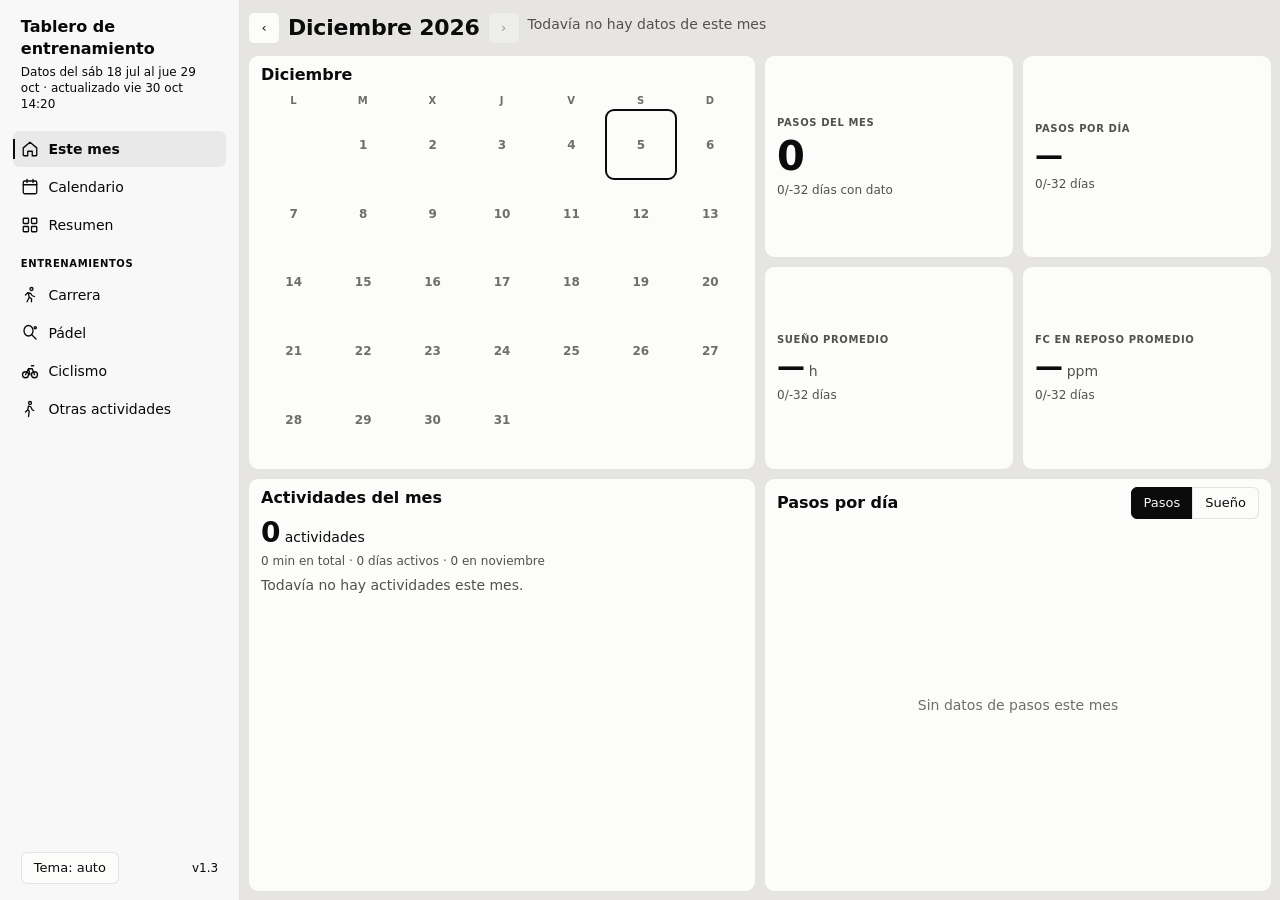
==== commit 9117e919: "app: vista Resumen/Gráficos, zonas de FC con escala propia y curvas minuto a minuto en Ciclismo - Ca" ====
--- a/app/index.html
+++ b/app/index.html
@@ -29,9 +29,9 @@
         <button type="button" data-pestana="padel"><svg viewBox="0 0 24 24" fill="none" stroke="currentColor" stroke-width="1.75" stroke-linecap="round" stroke-linejoin="round" aria-hidden="true"><ellipse cx="10" cy="9" rx="6" ry="7"/><path d="M14 14l6 6"/><circle cx="19" cy="5" r="1.5"/></svg><span>Pádel</span></button>
         <button type="button" data-pestana="ciclismo"><svg viewBox="0 0 24 24" fill="none" stroke="currentColor" stroke-width="1.75" stroke-linecap="round" stroke-linejoin="round" aria-hidden="true"><circle cx="6" cy="17" r="4"/><circle cx="18" cy="17" r="4"/><path d="M6 17l4-8h5l3 8M10 9l2 8M14 5h3"/></svg><span>Ciclismo</span></button>
         <button type="button" data-pestana="otras"><svg viewBox="0 0 24 24" fill="none" stroke="currentColor" stroke-width="1.75" stroke-linecap="round" stroke-linejoin="round" aria-hidden="true"><circle cx="12" cy="4" r="2"/><path d="M10 22l1-7-2-2 1-5 3 1 2 4 2 1M9 13l-3 3"/></svg><span>Otras actividades</span></button>
-        <span class="nav-grupo">Salud y datos</span>
-        <button type="button" data-pestana="recuperacion"><svg viewBox="0 0 24 24" fill="none" stroke="currentColor" stroke-width="1.75" stroke-linecap="round" stroke-linejoin="round" aria-hidden="true"><path d="M20.8 5.6a5.5 5.5 0 0 0-7.8 0L12 6.7l-1-1.1a5.5 5.5 0 0 0-7.8 7.8L12 22l8.8-8.6a5.5 5.5 0 0 0 0-7.8z"/></svg><span>Recuperación</span></button>
-        <button type="button" data-pestana="datos"><svg viewBox="0 0 24 24" fill="none" stroke="currentColor" stroke-width="1.75" stroke-linecap="round" stroke-linejoin="round" aria-hidden="true"><rect x="3" y="4" width="18" height="16" rx="2"/><path d="M3 10h18M3 15h18M9 4v16"/></svg><span>Datos</span></button>
+        <span class="nav-grupo" hidden>Salud y datos</span>
+        <button type="button" data-pestana="recuperacion" hidden><svg viewBox="0 0 24 24" fill="none" stroke="currentColor" stroke-width="1.75" stroke-linecap="round" stroke-linejoin="round" aria-hidden="true"><path d="M20.8 5.6a5.5 5.5 0 0 0-7.8 0L12 6.7l-1-1.1a5.5 5.5 0 0 0-7.8 7.8L12 22l8.8-8.6a5.5 5.5 0 0 0 0-7.8z"/></svg><span>Recuperación</span></button>
+        <button type="button" data-pestana="datos" hidden><svg viewBox="0 0 24 24" fill="none" stroke="currentColor" stroke-width="1.75" stroke-linecap="round" stroke-linejoin="round" aria-hidden="true"><rect x="3" y="4" width="18" height="16" rx="2"/><path d="M3 10h18M3 15h18M9 4v16"/></svg><span>Datos</span></button>
       </nav>
       <section class="filtros-lateral" id="filtros-lateral" aria-label="Filtros">
         <div class="filtros-grupo" id="grupo-bienestar">
@@ -73,9 +73,9 @@
       </div>
       <div class="inicio-fila">
         <section class="tarjeta">
-          <h2>Días con actividad</h2>
+          <h2 id="inicio-cal-titulo">Mes</h2>
+          <div class="mini-cal" id="inicio-mini-cal" aria-label="Días con actividad"></div>
           <div class="mini-leyenda" id="inicio-mini-leyenda" aria-label="Deportes del mes"></div>
-          <div class="mini-cal" id="inicio-mini-cal"></div>
         </section>
         <div class="kpis-cuadro" id="inicio-kpis"></div>
       </div>
@@ -165,14 +165,17 @@
           <span>Etapa</span>
           <select id="carrera-etapa"></select>
         </label>
-      </div>
-      <!-- Primera pantalla: la tabla de sesiones y, a la derecha, las cuatro tarjetas -->
+        <div class="segmentado modo-vista" role="group" aria-label="Ver como">
+          <button type="button" data-modo="resumen">Resumen</button>
+          <button type="button" data-modo="graficos">Gráficos</button>
+        </div>
+      </div>
+      <!-- Primera pantalla: la tabla de sesiones a todo el ancho -->
       <div class="vista-arriba">
         <figure class="tarjeta tarjeta-tabla">
           <figcaption><h2>Sesiones</h2><p id="carrera-tabla-nota"></p></figcaption>
           <div class="tabla-contenedor"><table class="tabla" id="tabla-carreras"></table></div>
         </figure>
-        <div class="kpis kpis-columna" id="carrera-kpis"></div>
       </div>
       <div class="grilla">
         <figure class="tarjeta ancha">
@@ -185,9 +188,12 @@
               <button type="button" data-metrica="cadencia">Cadencia</button>
               <button type="button" data-metrica="zancada">Zancada</button>
             </div>
-          </div>
-          <p class="texto-sec" id="carrera-comp-nota"></p>
+            <div class="segmentado">
+              <button type="button" id="carrera-zonas" aria-pressed="false">Zonas de FC</button>
+            </div>
+          </div>
           <div class="lienzo alto"><canvas id="g-carrera-comparar"></canvas></div>
+          <div class="zonas-leyenda" id="carrera-zonas-leyenda" hidden></div>
         </figure>
         <figure class="tarjeta">
           <figcaption><h2 id="carrera-deriva-titulo">Deriva cardíaca</h2><p id="carrera-deriva-nota"></p></figcaption>
@@ -234,13 +240,18 @@
 
     <!-- ── Pádel ───────────────────────────────────────────────── -->
     <section id="panel-padel" class="seccion" hidden>
-      <!-- Primera pantalla: la tabla y, a la derecha, las cuatro tarjetas -->
+      <div class="selectores">
+        <div class="segmentado modo-vista" role="group" aria-label="Ver como">
+          <button type="button" data-modo="resumen">Resumen</button>
+          <button type="button" data-modo="graficos">Gráficos</button>
+        </div>
+      </div>
+      <!-- Primera pantalla: la tabla de sesiones a todo el ancho -->
       <div class="vista-arriba sin-filtros">
         <figure class="tarjeta tarjeta-tabla">
           <figcaption><h2>Sesiones</h2><p>Tocá una fila para ver el detalle</p></figcaption>
           <div class="tabla-contenedor"><table class="tabla" id="tabla-padel"></table></div>
         </figure>
-        <div class="kpis kpis-columna" id="padel-kpis"></div>
       </div>
       <div class="grilla">
         <figure class="tarjeta ancha">
@@ -268,15 +279,48 @@
 
     <!-- ── Ciclismo ────────────────────────────────────────────── -->
     <section id="panel-ciclismo" class="seccion" hidden>
-      <!-- Primera pantalla: la tabla y, a la derecha, las cuatro tarjetas -->
+      <div class="selectores">
+        <div class="selector solo-graficos">
+          <span id="bici-salidas-etiqueta">Salidas</span>
+          <details class="desplegable" id="bici-salidas">
+            <summary aria-labelledby="bici-salidas-etiqueta"><span id="bici-salidas-resumen"></span></summary>
+            <div class="desplegable-menu">
+              <div class="desplegable-acciones">
+                <button type="button" data-accion="todas">Todas</button>
+                <button type="button" data-accion="ninguna">Ninguna</button>
+              </div>
+              <div id="bici-salidas-lista"></div>
+            </div>
+          </details>
+        </div>
+        <div class="segmentado modo-vista" role="group" aria-label="Ver como">
+          <button type="button" data-modo="resumen">Resumen</button>
+          <button type="button" data-modo="graficos">Gráficos</button>
+        </div>
+      </div>
+      <!-- Primera pantalla: la tabla de sesiones a todo el ancho -->
       <div class="vista-arriba sin-filtros">
         <figure class="tarjeta tarjeta-tabla">
           <figcaption><h2>Salidas</h2><p>Tocá una fila para ver el detalle y sus vueltas</p></figcaption>
           <div class="tabla-contenedor"><table class="tabla" id="tabla-bici"></table></div>
         </figure>
-        <div class="kpis kpis-columna" id="bici-kpis"></div>
-      </div>
-      <div class="grilla">
+      </div>
+      <div class="grilla">
+        <figure class="tarjeta ancha">
+          <div class="tarjeta-cab">
+            <figcaption><h2 id="bici-evol-titulo">Velocidad a lo largo de la salida</h2></figcaption>
+            <div class="segmentado" id="bici-metrica" role="group" aria-label="Dato a mostrar">
+              <button type="button" data-metrica="velocidad">Velocidad</button>
+              <button type="button" data-metrica="fc">FC</button>
+              <button type="button" data-metrica="altitud">Altitud</button>
+            </div>
+            <div class="segmentado">
+              <button type="button" id="bici-zonas" aria-pressed="false">Zonas de FC</button>
+            </div>
+          </div>
+          <div class="lienzo alto"><canvas id="g-bici-evolucion"></canvas></div>
+          <div class="zonas-leyenda" id="bici-zonas-leyenda" hidden></div>
+        </figure>
         <figure class="tarjeta">
           <figcaption><h2>Kilómetros por semana</h2></figcaption>
           <div class="lienzo"><canvas id="g-bici-km"></canvas></div>
@@ -298,13 +342,18 @@
 
     <!-- ── Otras actividades ───────────────────────────────────── -->
     <section id="panel-otras" class="seccion" hidden>
-      <!-- Primera pantalla: la tabla y, a la derecha, las cuatro tarjetas -->
+      <div class="selectores">
+        <div class="segmentado modo-vista" role="group" aria-label="Ver como">
+          <button type="button" data-modo="resumen">Resumen</button>
+          <button type="button" data-modo="graficos">Gráficos</button>
+        </div>
+      </div>
+      <!-- Primera pantalla: la tabla de sesiones a todo el ancho -->
       <div class="vista-arriba sin-filtros">
         <figure class="tarjeta tarjeta-tabla">
           <figcaption><h2>Sesiones</h2><p>Tocá una fila para ver el detalle</p></figcaption>
           <div class="tabla-contenedor"><table class="tabla" id="tabla-otras"></table></div>
         </figure>
-        <div class="kpis kpis-columna" id="otras-kpis"></div>
       </div>
       <div class="grilla">
         <figure class="tarjeta">
--- a/app/css/estilos.css
+++ b/app/css/estilos.css
@@ -20,6 +20,9 @@
   --t-eje:      500 11px/14px var(--fuente);
   --t-etiqueta: 600 10px/14px var(--fuente);   /* + mayúsculas y letter-spacing .06em */
   --e1: 4px; --e2: 8px; --e3: 12px; --e4: 16px; --e5: 24px; --e6: 32px;
+  /* Espaciado del tablero (prueba compacta 2): entre tarjetas y dentro de cada tarjeta */
+  --hueco: var(--e2);
+  --relleno: var(--e2) var(--e3);
   --radio: 10px; --radio-chico: 6px;
   --alto-control: 32px;
   /* Interfaz en tinta (sin acento de color) y variaciones */
@@ -59,6 +62,23 @@
   --rampa-6: #184f95;
   --rampa-7: #0d366b;
   --rampa-vacio: #f0efec;
+  /* Zonas de FC (iguales en claro y oscuro). Z6 y Z7 siguen oscureciendo el rojo de Z5 */
+  --zona-1: #d1d3d4;
+  --zona-2: #96d7de;
+  --zona-3: #a4d38a;
+  --zona-4: #f7986b;
+  --zona-5: #ef3e2d;
+  --zona-6: #c42a1c;
+  --zona-7: #8e1d13;
+
+  /* Prueba de paleta (13/10): fondo de página #837D67 (mezclado con blanco según el %,
+     opaco para que las barras fijas no transparenten) y barra lateral clara */
+  --fondo-pagina: color-mix(in srgb, #837d67 20%, #ffffff);   /* % de #837D67 sobre blanco: se ajusta acá */
+  --lateral-fondo: #f8f8f8;
+  --lateral-texto: #080808;
+  /* Prueba: color de las métricas diarias (barras de Pasos / Sueño en Este mes) */
+  --serie-diaria: #f9652f;
+  --cal-texto-alto: var(--texto);   /* número sobre naranja fuerte */
 }
 
 /* ── Tokens: modo oscuro (sistema, salvo que el usuario elija claro) ─────── */
@@ -97,6 +117,11 @@
     --rampa-6: #b7d3f6;
     --rampa-7: #e6f0fd;
     --rampa-vacio: #252524;
+    --fondo-pagina: var(--fondo);
+    --lateral-fondo: var(--superficie);
+    --lateral-texto: var(--texto);
+    --serie-diaria: #f9652f;
+    --cal-texto-alto: var(--fondo);
   }
 }
 :root[data-theme="dark"] {
@@ -133,6 +158,11 @@
   --rampa-6: #b7d3f6;
   --rampa-7: #e6f0fd;
   --rampa-vacio: #252524;
+  --fondo-pagina: var(--fondo);
+  --lateral-fondo: var(--superficie);
+  --lateral-texto: var(--texto);
+  --serie-diaria: #f9652f;
+  --cal-texto-alto: var(--fondo);
 }
 
 /* ── Base ────────────────────────────────────────────────────────────────── */
@@ -140,7 +170,7 @@
 html { -webkit-text-size-adjust: 100%; }
 body {
   margin: 0;
-  background: var(--fondo);
+  background: var(--fondo-pagina);
   color: var(--texto);
   font: var(--t-base);
 }
@@ -162,12 +192,13 @@
 .lateral {
   position: sticky; top: 0; height: 100vh; overflow-y: auto;
   display: flex; flex-direction: column; gap: 1.2rem;
-  background: var(--superficie); border-right: 1px solid var(--borde);
+  background: var(--lateral-fondo); color: var(--lateral-texto); border-right: 1px solid var(--borde);
   padding: 1rem 0.8rem;
 }
 .lateral-marca h1 { font: var(--t-titulo); letter-spacing: 0; padding: 0 var(--e2); }
 .actualizado { margin: var(--e1) 0 0; padding: 0 var(--e2); color: var(--texto-muted); font: var(--t-chico); }
 .nav-lateral { display: flex; flex-direction: column; gap: 2px; }
+.nav-lateral [hidden] { display: none; }   /* ítems ocultos por ahora (Salud y datos) */
 .nav-grupo {
   margin: var(--e3) var(--e2) var(--e1); font: var(--t-etiqueta); text-transform: uppercase; letter-spacing: 0.06em; color: var(--texto-muted);
 }
@@ -197,15 +228,27 @@
 .lateral-pie { margin-top: auto; display: flex; align-items: center; justify-content: space-between; gap: var(--e2); padding: 0 var(--e2); }
 .version { color: var(--texto-muted); font: var(--t-chico); }
 .fondo-lateral { display: none; }
+/* Prueba de paleta: toda la tipografía de la barra lateral en --lateral-texto */
+.lateral .nav-lateral button, .lateral .nav-grupo, .lateral .actualizado, .lateral .version,
+.lateral .filtros-lateral h2, .lateral .check { color: var(--lateral-texto); }
+.lateral .nav-lateral button:hover { color: var(--lateral-texto); }
+
 
 .contenido { min-width: 0; }
 .barra-superior {
   position: sticky; top: 0; z-index: 10;
   display: flex; align-items: center; flex-wrap: wrap; gap: 0.4rem 1rem;
-  background: var(--fondo); border-bottom: 1px solid var(--borde);
-  padding: 0.6rem 16px;
-}
-.titulo-vista { font: var(--t-pagina); letter-spacing: -0.01em; }
+  background: var(--fondo-pagina); border-bottom: 1px solid var(--borde);
+  padding: var(--e2) var(--e3);
+}
+/* Sin título de vista visible (solo para lectores de pantalla) */
+.titulo-vista, .sr-only {
+  position: absolute; width: 1px; height: 1px; overflow: hidden; clip: rect(0 0 0 0); white-space: nowrap;
+}
+/* En escritorio, la barra superior solo aparece si tiene el selector de período */
+@media (min-width: 901px) {
+  .barra-superior:not(:has(.filtro:not([hidden]))) { display: none; }
+}
 .boton-menu {
   display: none; background: none; border: 1px solid var(--borde); border-radius: var(--radio-chico);
   padding: 0.3rem; cursor: pointer; line-height: 0; color: var(--texto);
@@ -234,17 +277,17 @@
 .filtro-rango { color: var(--texto-muted); margin-left: auto; }
 
 /* ── Layout ──────────────────────────────────────────────────────────────── */
-main { padding: 1rem 16px 2rem; max-width: 1400px; }
-.grilla { display: grid; grid-template-columns: repeat(2, minmax(0, 1fr)); gap: 1rem; }
+main { padding: var(--hueco) var(--hueco) var(--e5); max-width: 1400px; }
+.grilla { display: grid; grid-template-columns: repeat(2, minmax(0, 1fr)); gap: var(--hueco); }
 .ancha { grid-column: 1 / -1; }
 .tarjeta {
   margin: 0; background: var(--superficie); border: 1px solid var(--borde);
-  border-radius: var(--radio); padding: var(--e4); min-width: 0;
-}
-.tarjeta figcaption p { margin: var(--e1) 0 var(--e3); color: var(--texto-sec); font: var(--t-chico); }
+  border-radius: var(--radio); padding: var(--relleno); min-width: 0;
+}
+.tarjeta figcaption p { margin: var(--e1) 0 var(--e2); color: var(--texto-sec); font: var(--t-chico); }
 .lienzo { position: relative; height: 260px; }
 .lienzo.chico { height: 150px; margin-top: 0.3rem; }
-.mini-grilla { display: grid; grid-template-columns: repeat(4, minmax(0, 1fr)); gap: 1rem; }
+.mini-grilla { display: grid; grid-template-columns: repeat(4, minmax(0, 1fr)); gap: var(--hueco); }
 .vacio {
   display: grid; place-items: center; height: 100%; min-height: 80px;
   color: var(--texto-muted); font: var(--t-base); text-align: center;
@@ -256,11 +299,11 @@
 .aviso:empty { display: none; }
 .aviso[hidden] { display: none; }
 .aviso-error { color: var(--texto); border: 1px solid var(--mal); }
-.pie { padding: 0 16px 2rem; max-width: 1400px; color: var(--texto-muted); font: var(--t-chico); }
+.pie { padding: 0 var(--hueco) var(--e5); max-width: 1400px; color: var(--texto-muted); font: var(--t-chico); }
 
 /* ── KPIs ────────────────────────────────────────────────────────────────── */
-.kpis { display: grid; grid-template-columns: repeat(4, minmax(0, 1fr)); gap: 1rem; margin-bottom: 1rem; }
-.kpi { background: var(--superficie); border: 1px solid var(--borde); border-radius: var(--radio); padding: var(--e3) var(--e4); }
+.kpis { display: grid; grid-template-columns: repeat(4, minmax(0, 1fr)); gap: var(--hueco); margin-bottom: var(--hueco); }
+.kpi { background: var(--superficie); border: 1px solid var(--borde); border-radius: var(--radio); padding: var(--relleno); }
 .kpi-etiqueta {
   color: var(--texto-sec); font: var(--t-etiqueta); text-transform: uppercase; letter-spacing: 0.06em;
 }
@@ -310,6 +353,19 @@
 .tabla tbody tr.fila-sesion { cursor: pointer; }
 .tabla tbody tr.fila-sesion:hover, .tabla tbody tr.fila-sesion:focus-visible { background: var(--superficie-2); outline: none; }
 .tabla tr.detalle > td { background: var(--superficie-2); padding: 0.6rem; white-space: normal; }
+/* Ícono + / − para desplegar y cerrar el detalle de cada sesión */
+.tabla .col-abrir { width: 1px; padding-right: 0; }
+.icono-abrir {
+  position: relative; display: inline-block; width: 18px; height: 18px; vertical-align: middle;
+  border: 1px solid var(--borde); border-radius: var(--radio-chico); color: var(--texto-sec);
+}
+.icono-abrir::before, .icono-abrir::after {
+  content: ""; position: absolute; left: 50%; top: 50%; width: 8px; height: 1.5px;
+  background: currentColor; transform: translate(-50%, -50%);
+}
+.icono-abrir::after { transform: translate(-50%, -50%) rotate(90deg); }
+.fila-sesion[aria-expanded="true"] .icono-abrir::after { display: none; }
+.fila-sesion:hover .icono-abrir, .fila-sesion[aria-expanded="true"] .icono-abrir { color: var(--texto); border-color: var(--texto-sec); }
 .tabla .sub { font: var(--t-chico); }
 .tabla .sub td, .tabla .sub th { border-bottom-color: var(--eje); }
 .barra-vel { display: inline-block; height: 8px; border-radius: 0 var(--radio-chico) var(--radio-chico) 0; background: var(--serie-1); vertical-align: middle; }
@@ -321,12 +377,22 @@
 .metricas {
   display: grid; grid-template-columns: repeat(auto-fill, minmax(150px, 1fr)); gap: 0.5rem; margin: 0;
 }
-.metricas div { background: var(--superficie); border: 1px solid var(--borde); border-radius: var(--radio-chico); padding: 0.4rem 0.6rem; }
+.metricas div {
+  position: relative; background: var(--superficie); border: 1px solid var(--borde); border-radius: var(--radio-chico);
+  padding: 0.4rem calc(18px + 0.6rem + var(--e1)) 0.4rem 0.6rem;   /* a la derecha, lugar para el ícono */
+}
+.metrica-icono { position: absolute; top: 0.45rem; right: 0.6rem; width: 18px; height: 18px; color: var(--texto-muted); }
 .metricas dt { font: var(--t-etiqueta); text-transform: uppercase; letter-spacing: 0.06em; color: var(--texto-muted); }
 .metricas dd { margin: 0.1rem 0 0; font-weight: 600; font-variant-numeric: tabular-nums; }
+/* Con plantilla: Entrenamiento a la izquierda y la sesión completa a la derecha */
+.metricas-grupos { display: grid; grid-template-columns: minmax(0, 1fr) minmax(0, 2fr); gap: var(--e4); align-items: start; }
+.detalle-sesion .metricas-grupos h4 { margin-top: 0; text-align: center; }
+.grupo-entrenamiento .metricas div { border-color: var(--acento); }
+@media (max-width: 800px) { .metricas-grupos { grid-template-columns: minmax(0, 1fr); } }
 .zonas-barra { display: flex; height: 14px; border-radius: var(--radio-chico); overflow: hidden; gap: 2px; background: var(--superficie); }
 .zonas-barra span { display: block; min-width: 2px; }
 .zonas-leyenda { display: flex; flex-wrap: wrap; gap: var(--e1) var(--e4); margin-top: var(--e2); font: var(--t-chico); color: var(--texto-sec); }
+.zonas-leyenda[hidden] { display: none; }
 .zonas-leyenda i { display: inline-block; width: 10px; height: 10px; border-radius: 50%; margin-right: 0.3rem; vertical-align: -1px; }
 .zonas-leyenda b { color: var(--texto); font-weight: 600; font-variant-numeric: tabular-nums; }
 .tabla .sub tr.principal td { font-weight: 600; }
@@ -365,7 +431,7 @@
 .tooltip strong { display: block; margin-bottom: 0.15rem; }
 
 /* ── Calendario mensual ──────────────────────────────────────────────────── */
-.cal-cabecera { display: flex; align-items: center; gap: 0.5rem; margin-bottom: 0.8rem; flex-wrap: wrap; }
+.cal-cabecera { display: flex; align-items: center; gap: var(--e2); margin-bottom: var(--e3); flex-wrap: wrap; }
 .cal-cabecera h2 { font: var(--t-pagina); letter-spacing: -0.01em; min-width: 11rem; text-align: center; }
 .cal-cabecera button { min-width: var(--alto-control); }
 .cal-cabecera button:disabled { opacity: 0.4; cursor: default; }
@@ -429,19 +495,21 @@
 }
 .mini-dia.fuera { background: none; }
 .mini-dia.futuro { background: none; color: var(--texto-muted); }
-.mini-dia.nivel-1 { background: var(--rampa-1); }
-.mini-dia.nivel-2 { background: var(--rampa-2); }
-.mini-dia.nivel-3 { background: var(--rampa-3); }
-.mini-dia.nivel-4 { background: var(--rampa-4); }
-.mini-dia.nivel-5 { background: var(--rampa-5); }
-/* Número legible sobre la rampa: niveles bajos en texto, altos en el color del fondo */
-.mini-dia.nivel-1, .mini-dia.nivel-2 { color: var(--texto); }
-.mini-dia.nivel-3, .mini-dia.nivel-4, .mini-dia.nivel-5 { color: var(--fondo); }
+/* Prueba de paleta: días con actividad en el naranja de las métricas diarias; la intensidad
+   indica la carga del día (nivel 1 = liviana … nivel 5 = pesada) */
+.mini-dia.nivel-1 { background: color-mix(in srgb, var(--serie-diaria) 30%, var(--superficie)); }
+.mini-dia.nivel-2 { background: color-mix(in srgb, var(--serie-diaria) 45%, var(--superficie)); }
+.mini-dia.nivel-3 { background: color-mix(in srgb, var(--serie-diaria) 60%, var(--superficie)); }
+.mini-dia.nivel-4 { background: color-mix(in srgb, var(--serie-diaria) 80%, var(--superficie)); }
+.mini-dia.nivel-5 { background: var(--serie-diaria); }
+/* Número legible sobre el naranja */
+.mini-dia.nivel-1, .mini-dia.nivel-2, .mini-dia.nivel-3 { color: var(--texto); }
+.mini-dia.nivel-4, .mini-dia.nivel-5 { color: var(--cal-texto-alto); }
 .mini-dia.nivel-1 b, .mini-dia.nivel-2 b, .mini-dia.nivel-3 b, .mini-dia.nivel-4 b, .mini-dia.nivel-5 b { font-weight: 600; }
 .mini-dia.hoy { outline: 2px solid var(--tinta); outline-offset: 1px; }
 .mini-puntos { display: flex; gap: 3px; }
 .mini-puntos i { width: 6px; height: 6px; border-radius: 50%; outline: 1.5px solid var(--superficie); }
-.mini-leyenda { display: flex; flex-wrap: wrap; gap: var(--e1) var(--e3); margin-bottom: var(--e2); color: var(--texto-sec); font: var(--t-chico); }
+.mini-leyenda { display: flex; flex-wrap: wrap; gap: var(--e1) var(--e3); margin-top: var(--e2); color: var(--texto-sec); font: var(--t-chico); }
 .mini-leyenda span { display: inline-flex; align-items: center; gap: var(--e1); }
 .mini-leyenda i { width: 8px; height: 8px; border-radius: 50%; }
 
@@ -449,26 +517,26 @@
    y con dos filas que se reparten el alto disponible */
 body[data-vista="inicio"] .barra-superior,
 body[data-vista="inicio"] .pie { display: none; }
-body[data-vista="inicio"] main { padding-bottom: 1rem; }
+body[data-vista="inicio"] main { padding-bottom: var(--hueco); }
 #panel-inicio:not([hidden]) {
-  display: grid; grid-template-rows: auto minmax(0, 1fr) minmax(0, 1fr); gap: var(--e4);
-  height: calc(100vh - 2rem); min-height: 560px;
+  display: grid; grid-template-rows: auto minmax(0, 1fr) minmax(0, 1fr); gap: var(--hueco);
+  height: calc(100vh - 2 * var(--hueco)); min-height: 560px;
 }
 #panel-inicio .cal-cabecera { margin: 0; }
-/* "Este mes": padding --e4 también en escritorio, para que la portada entre en una pantalla */
-.inicio-fila { display: grid; grid-template-columns: repeat(2, minmax(0, 1fr)); gap: var(--e4); min-height: 0; }
-.inicio-fila > .tarjeta { display: flex; flex-direction: column; min-height: 0; padding: var(--e4); }
+.inicio-fila { display: grid; grid-template-columns: repeat(2, minmax(0, 1fr)); gap: var(--hueco); min-height: 0; }
+.inicio-fila > .tarjeta { display: flex; flex-direction: column; min-height: 0; }
 .inicio-fila > .tarjeta > h2 { margin-bottom: var(--e2); }
 .inicio-scroll { flex: 1; min-height: 0; overflow-y: auto; }
 .tarjeta-cab { display: flex; align-items: center; justify-content: space-between; gap: var(--e2); flex-wrap: wrap; margin-bottom: var(--e2); }
 .tarjeta-cab h2 { margin: 0; }
+.tarjeta-cab figcaption { margin-right: auto; }   /* los selectores quedan juntos a la derecha */
 #panel-inicio .mini-cal { flex: 1; min-height: 0; }
 .tarjeta-grafico .lienzo { flex: 1; height: auto; min-height: 0; }
-.kpis-cuadro { display: grid; grid-template-columns: repeat(2, minmax(0, 1fr)); grid-template-rows: repeat(2, minmax(0, 1fr)); gap: var(--e4); min-height: 0; }
+.kpis-cuadro { display: grid; grid-template-columns: repeat(2, minmax(0, 1fr)); grid-template-rows: repeat(2, minmax(0, 1fr)); gap: var(--hueco); min-height: 0; }
 .kpis-cuadro .kpi { display: flex; flex-direction: column; justify-content: center; min-height: 0; overflow: hidden; }
 
 /* ── Selectores de la vista Carrera ───────────────────────────────────────── */
-.selectores { display: flex; flex-wrap: wrap; gap: 0.8rem; margin-bottom: 1rem; align-items: flex-end; }
+.selectores { display: flex; flex-wrap: wrap; gap: var(--e3); margin-bottom: var(--hueco); align-items: flex-end; }
 .selector { display: flex; flex-direction: column; gap: var(--e1); color: var(--texto-muted); }
 .selector > span { font: var(--t-etiqueta); text-transform: uppercase; letter-spacing: 0.06em; }
 .selector select, .desplegable summary {
@@ -504,16 +572,19 @@
 
 /* ── Primera pantalla de las vistas de entrenamiento: tabla + tarjetas ────── */
 .vista-arriba {
-  display: grid; grid-template-columns: minmax(0, 1fr) 220px; gap: 1rem; margin-bottom: 1rem;
-  height: calc(100vh - 175px); min-height: 420px;     /* alto disponible bajo la barra y los filtros */
-}
-.vista-arriba.sin-filtros { height: calc(100vh - 105px); }   /* vistas sin la fila de filtros (solo la barra) */
+  display: grid; grid-template-columns: minmax(0, 1fr); gap: var(--hueco); margin-bottom: var(--hueco);
+  height: calc(100vh - 107px);   /* bajo los filtros de Carrera */ min-height: 420px;     /* alto disponible bajo la barra y los filtros */
+}
+.vista-arriba.sin-filtros { height: calc(100vh - 60px); }   /* bajo la fila de Resumen / Gráficos */
+/* Modo de las vistas de actividades: Resumen (tabla de sesiones) o Gráficos */
+.modo-vista { margin-left: auto; }
+.seccion[data-modo="resumen"] > .grilla,
+.seccion[data-modo="graficos"] > .vista-arriba { display: none; }
+.seccion[data-modo="resumen"] .solo-graficos { display: none; }   /* vistas sin la fila de filtros (solo la barra) */
 .tarjeta-tabla { display: flex; flex-direction: column; min-height: 0; }
 .tarjeta-tabla .tabla-contenedor { flex: 1; min-height: 0; overflow: auto; }
 .tarjeta-tabla .tabla th, .tarjeta-tabla .tabla td { padding: 0.45rem 0.4rem; }
 .tarjeta-tabla .tabla thead th { position: sticky; top: 0; z-index: 1; background: var(--superficie); box-shadow: 0 1px 0 var(--grilla); }
-.kpis-columna { grid-template-columns: minmax(0, 1fr); grid-template-rows: repeat(4, minmax(0, 1fr)); margin: 0; min-height: 0; }
-.kpis-columna .kpi { display: flex; flex-direction: column; justify-content: center; min-height: 0; overflow: hidden; }
 
 /* ── Diálogo de detalle de sesión ────────────────────────────────────────── */
 .dialogo {
@@ -546,10 +617,9 @@
   .kpis-cuadro .kpi { min-height: 110px; }
 }
 
-/* Pantallas chicas: tarjetas en 2 × 2 arriba y la tabla debajo */
+/* Pantallas chicas: la tabla crece con su contenido */
 @media (max-width: 800px), (max-height: 560px) {
   .vista-arriba, .vista-arriba.sin-filtros { grid-template-columns: minmax(0, 1fr); height: auto; min-height: 0; }
-  .kpis-columna { grid-row: 1; grid-template-columns: repeat(2, minmax(0, 1fr)); grid-template-rows: none; }
   .tarjeta-tabla .tabla-contenedor { max-height: 60vh; }
 }
 
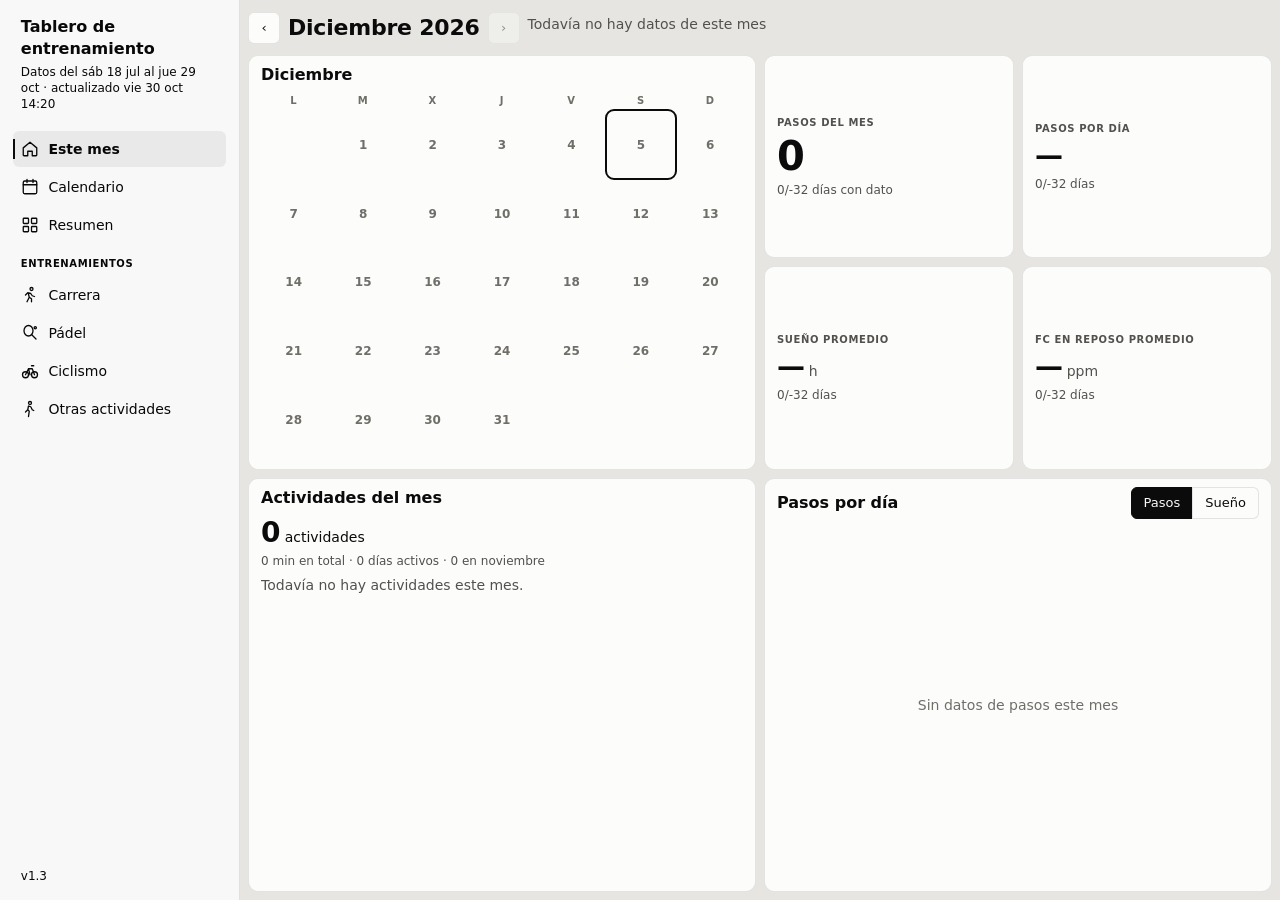
==== commit 7d07a8e7: "app: un solo tema (claro) y sin botón de tema Mientras se rediseña la paleta, el tablero queda fijo " ====
--- a/app/index.html
+++ b/app/index.html
@@ -1,17 +1,13 @@
 <!doctype html>
-<html lang="es-AR">
+<html lang="es-AR" data-theme="light">
 <head>
   <meta charset="utf-8">
   <meta name="viewport" content="width=device-width, initial-scale=1">
   <title>Tablero de entrenamiento</title>
   <meta name="description" content="Carrera, pádel y recuperación: datos de un reloj Amazfit vía Intervals.icu.">
-  <meta name="color-scheme" content="light dark">
+  <meta name="color-scheme" content="light">
   <link rel="icon" href="data:image/svg+xml,<svg xmlns='http://www.w3.org/2000/svg' viewBox='0 0 16 16'><rect x='1' y='8' width='3' height='7' rx='1' fill='%232a78d6'/><rect x='6.5' y='4' width='3' height='11' rx='1' fill='%232a78d6'/><rect x='12' y='1' width='3' height='14' rx='1' fill='%232a78d6'/></svg>">
   <link rel="stylesheet" href="css/estilos.css">
-  <script>
-    // Aplica el tema guardado antes de pintar, para que no parpadee
-    try { const t = localStorage.getItem("tema"); if (t === "claro" || t === "oscuro") document.documentElement.dataset.theme = t === "claro" ? "light" : "dark"; } catch (e) {}
-  </script>
 </head>
 <body>
   <div class="app">
@@ -40,7 +36,6 @@
         </div>
       </section>
       <div class="lateral-pie">
-        <button class="boton-tema" id="boton-tema" type="button" aria-label="Cambiar tema">Tema: auto</button>
         <span class="version" title="Versión del tablero">v1.3</span>
       </div>
     </aside>
@@ -444,7 +439,6 @@
   <script src="js/formato.js"></script>
   <script src="js/graficos.js"></script>
   <script src="js/componentes.js"></script>
-  <script src="js/tema.js"></script>
   <script src="js/sesiones.js"></script>
   <script src="js/secciones/inicio.js"></script>
   <script src="js/secciones/calendario.js"></script>
--- a/app/css/estilos.css
+++ b/app/css/estilos.css
@@ -261,7 +261,7 @@
 .filtro[hidden] { display: none; }
 .filtro-etiqueta { color: var(--texto-muted); margin-right: var(--e2); }
 /* Controles: alto 32px, radio chico, borde fino; activo en tinta */
-.boton-tema, .cal-cabecera button, .filtro button, .segmentado button {
+.cal-cabecera button, .filtro button, .segmentado button {
   height: var(--alto-control); padding: 0 var(--e3); display: inline-flex; align-items: center; justify-content: center;
   background: var(--superficie); border: 1px solid var(--borde); border-radius: var(--radio-chico);
   cursor: pointer; font: var(--t-control); white-space: nowrap; color: var(--texto);
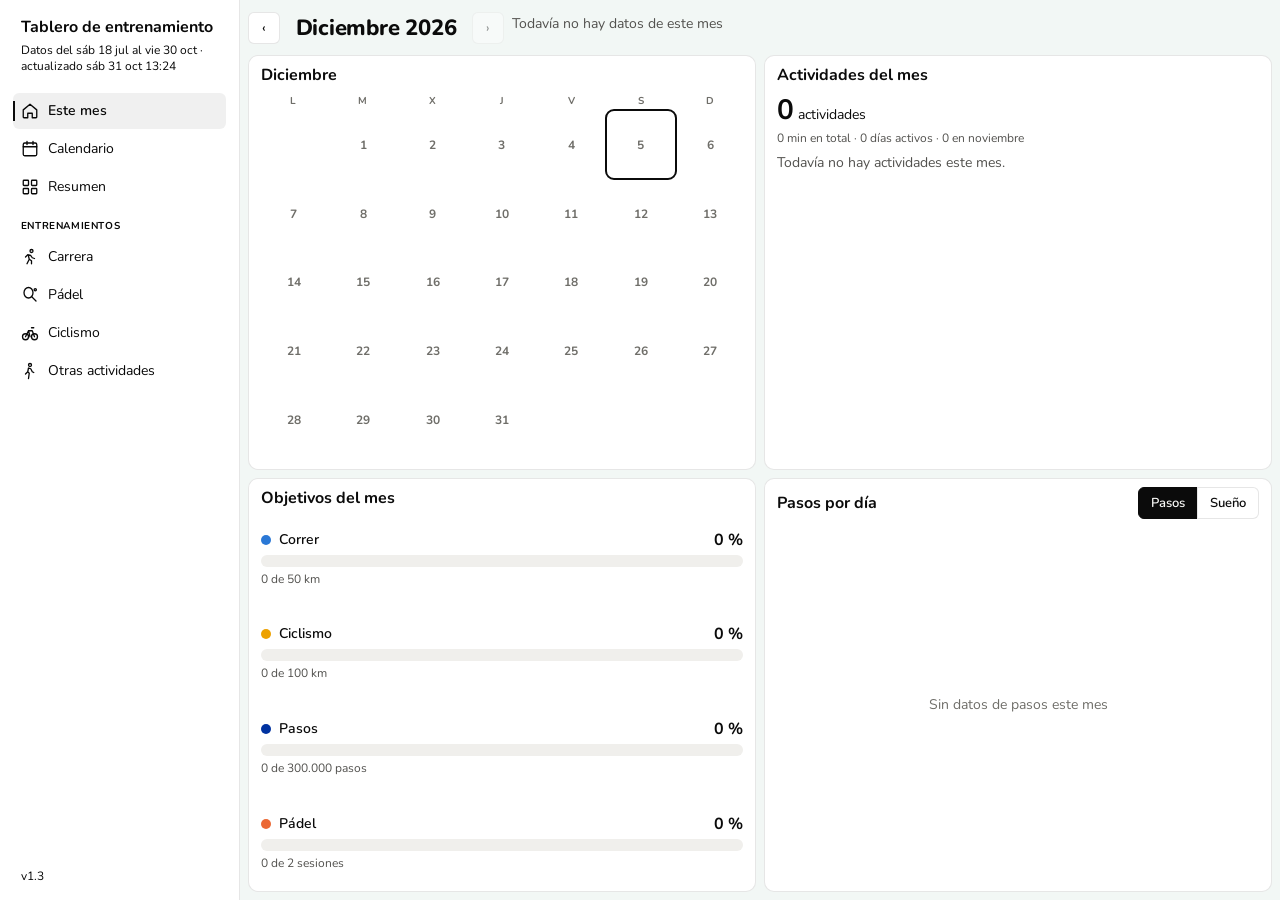
==== commit 8c7a6aa2: "app: "Este mes" con objetivos mensuales en barras y sin KPI sueltos Actividades del mes pasa arriba " ====
--- a/app/index.html
+++ b/app/index.html
@@ -72,12 +72,15 @@
           <div class="mini-cal" id="inicio-mini-cal" aria-label="Días con actividad"></div>
           <div class="mini-leyenda" id="inicio-mini-leyenda" aria-label="Deportes del mes"></div>
         </section>
-        <div class="kpis-cuadro" id="inicio-kpis"></div>
-      </div>
-      <div class="inicio-fila">
         <section class="tarjeta">
           <h2>Actividades del mes</h2>
           <div class="inicio-scroll" id="inicio-actividades"></div>
+        </section>
+      </div>
+      <div class="inicio-fila">
+        <section class="tarjeta">
+          <h2>Objetivos del mes</h2>
+          <ul class="objetivos" id="inicio-objetivos"></ul>
         </section>
         <section class="tarjeta tarjeta-grafico">
           <div class="tarjeta-cab">
--- a/app/css/estilos.css
+++ b/app/css/estilos.css
@@ -1,24 +1,24 @@
-/* ── Fuente: Montserrat (incluida en vendor/fuentes: funciona con file:// y sin conexión) ── */
-@font-face { font-family: "Montserrat"; font-weight: 400; font-display: swap; src: url("../vendor/fuentes/montserrat-400.woff2") format("woff2"); }
-@font-face { font-family: "Montserrat"; font-weight: 500; font-display: swap; src: url("../vendor/fuentes/montserrat-500.woff2") format("woff2"); }
-@font-face { font-family: "Montserrat"; font-weight: 600; font-display: swap; src: url("../vendor/fuentes/montserrat-600.woff2") format("woff2"); }
-@font-face { font-family: "Montserrat"; font-weight: 700; font-display: swap; src: url("../vendor/fuentes/montserrat-700.woff2") format("woff2"); }
+/* ── Fuente: Nunito (variable 400–800, incluida en vendor/fuentes: funciona con file:// y sin conexión) ── */
+@font-face { font-family: "Nunito"; font-weight: 400 800; font-display: swap; src: url("../vendor/fuentes/nunito-latin.woff2") format("woff2");
+  unicode-range: U+0000-00FF, U+0131, U+0152-0153, U+02BB-02BC, U+02C6, U+02DA, U+02DC, U+0304, U+0308, U+0329, U+2000-206F, U+20AC, U+2122, U+2191, U+2193, U+2212, U+2215, U+FEFF, U+FFFD; }
+@font-face { font-family: "Nunito"; font-weight: 400 800; font-display: swap; src: url("../vendor/fuentes/nunito-latin-ext.woff2") format("woff2");
+  unicode-range: U+0100-02BA, U+02BD-02C5, U+02C7-02CC, U+02CE-02D7, U+02DD-02FF, U+0304, U+0308, U+0329, U+1D00-1DBF, U+1E00-1E9F, U+1EF2-1EFF, U+2020, U+20A0-20AB, U+20AD-20C4, U+2113, U+2C60-2C7F, U+A720-A7FF; }
 
 /* ── Tokens: modo claro ─────────────────────────────────────────────────── */
 :root {
   color-scheme: light;
   /* Tipografía, espaciado, radios y controles (DESIGN.md) */
-  --fuente: "Montserrat", system-ui, sans-serif;
+  --fuente: "Nunito", system-ui, sans-serif;
   /* Un token por rol: font: peso tamaño/interlineado familia */
-  --t-hero:     700 40px/44px var(--fuente);
-  --t-kpi:      600 28px/32px var(--fuente);
-  --t-pagina:   700 22px/28px var(--fuente);
-  --t-titulo:   600 16px/22px var(--fuente);
+  --t-hero:     800 40px/44px var(--fuente);
+  --t-kpi:      700 28px/32px var(--fuente);
+  --t-pagina:   800 22px/28px var(--fuente);
+  --t-titulo:   700 16px/22px var(--fuente);
   --t-base:     400 14px/20px var(--fuente);
-  --t-control:  500 13px/20px var(--fuente);
+  --t-control:  600 13px/20px var(--fuente);
   --t-chico:    400 12px/16px var(--fuente);
-  --t-eje:      500 11px/14px var(--fuente);
-  --t-etiqueta: 600 10px/14px var(--fuente);   /* + mayúsculas y letter-spacing .06em */
+  --t-eje:      600 11px/14px var(--fuente);
+  --t-etiqueta: 700 10px/14px var(--fuente);   /* + mayúsculas y letter-spacing .06em */
   --e1: 4px; --e2: 8px; --e3: 12px; --e4: 16px; --e5: 24px; --e6: 32px;
   /* Espaciado del tablero (prueba compacta 2): entre tarjetas y dentro de cada tarjeta */
   --hueco: var(--e2);
@@ -31,7 +31,7 @@
   --sombra-flotante: 0 6px 20px rgba(0, 0, 0, 0.15);
   --velo: rgba(0, 0, 0, 0.45);
   --fondo: #f9f9f7;
-  --superficie: #fcfcfb;
+  --superficie: #ffffff;
   --superficie-2: #f0efec;
   --borde: rgba(11, 11, 11, 0.10);
   --texto: #0b0b0b;
@@ -61,7 +61,7 @@
   --rampa-5: #1c5cab;
   --rampa-6: #184f95;
   --rampa-7: #0d366b;
-  --rampa-vacio: #f0efec;
+  --rampa-vacio: #ececec;
   /* Zonas de FC (iguales en claro y oscuro). Z6 y Z7 siguen oscureciendo el rojo de Z5 */
   --zona-1: #d1d3d4;
   --zona-2: #96d7de;
@@ -73,12 +73,13 @@
 
   /* Prueba de paleta (13/10): fondo de página #837D67 (mezclado con blanco según el %,
      opaco para que las barras fijas no transparenten) y barra lateral clara */
-  --fondo-pagina: color-mix(in srgb, #837d67 20%, #ffffff);   /* % de #837D67 sobre blanco: se ajusta acá */
-  --lateral-fondo: #f8f8f8;
+  --fondo-pagina: #f2f7f5;
+  --lateral-fondo: #ffffff;
   --lateral-texto: #080808;
   /* Prueba: color de las métricas diarias (barras de Pasos / Sueño en Este mes) */
-  --serie-diaria: #f9652f;
-  --cal-texto-alto: var(--texto);   /* número sobre naranja fuerte */
+  --serie-diaria: #0032a0;
+  --dia-ganado: #2f9e5f;          /* días con entrenamiento en el calendario de "Este mes" */
+  --dia-ganado-texto: #ffffff;
 }
 
 /* ── Tokens: modo oscuro (sistema, salvo que el usuario elija claro) ─────── */
@@ -121,7 +122,6 @@
     --lateral-fondo: var(--superficie);
     --lateral-texto: var(--texto);
     --serie-diaria: #f9652f;
-    --cal-texto-alto: var(--fondo);
   }
 }
 :root[data-theme="dark"] {
@@ -162,7 +162,6 @@
   --lateral-fondo: var(--superficie);
   --lateral-texto: var(--texto);
   --serie-diaria: #f9652f;
-  --cal-texto-alto: var(--fondo);
 }
 
 /* ── Base ────────────────────────────────────────────────────────────────── */
@@ -487,7 +486,7 @@
 .act-lista-det { color: var(--texto-sec); font: var(--t-chico); font-variant-numeric: tabular-nums; white-space: nowrap; overflow: hidden; text-overflow: ellipsis; }
 .mini-cal { display: grid; grid-template-columns: repeat(7, minmax(0, 1fr)); gap: 4px; }
 .mini-nombre { text-align: center; font: var(--t-etiqueta); text-transform: uppercase; letter-spacing: 0.06em; color: var(--texto-muted); }
-/* Calendario chico: fondo según la carga del día; puntos con el color del deporte */
+/* Calendario chico: fondo de color en los días con actividad; puntos con el color del deporte */
 .mini-dia {
   position: relative; min-height: 0; border-radius: var(--radio-chico); background: var(--rampa-vacio);
   display: flex; flex-direction: column; align-items: center; justify-content: center; gap: 3px;
@@ -495,17 +494,9 @@
 }
 .mini-dia.fuera { background: none; }
 .mini-dia.futuro { background: none; color: var(--texto-muted); }
-/* Prueba de paleta: días con actividad en el naranja de las métricas diarias; la intensidad
-   indica la carga del día (nivel 1 = liviana … nivel 5 = pesada) */
-.mini-dia.nivel-1 { background: color-mix(in srgb, var(--serie-diaria) 30%, var(--superficie)); }
-.mini-dia.nivel-2 { background: color-mix(in srgb, var(--serie-diaria) 45%, var(--superficie)); }
-.mini-dia.nivel-3 { background: color-mix(in srgb, var(--serie-diaria) 60%, var(--superficie)); }
-.mini-dia.nivel-4 { background: color-mix(in srgb, var(--serie-diaria) 80%, var(--superficie)); }
-.mini-dia.nivel-5 { background: var(--serie-diaria); }
-/* Número legible sobre el naranja */
-.mini-dia.nivel-1, .mini-dia.nivel-2, .mini-dia.nivel-3 { color: var(--texto); }
-.mini-dia.nivel-4, .mini-dia.nivel-5 { color: var(--cal-texto-alto); }
-.mini-dia.nivel-1 b, .mini-dia.nivel-2 b, .mini-dia.nivel-3 b, .mini-dia.nivel-4 b, .mini-dia.nivel-5 b { font-weight: 600; }
+/* Días con actividad: "día ganado", un solo verde (no indica la carga) */
+.mini-dia.activo { background: var(--dia-ganado); color: var(--dia-ganado-texto); }
+.mini-dia.activo b { font-weight: 600; }
 .mini-dia.hoy { outline: 2px solid var(--tinta); outline-offset: 1px; }
 .mini-puntos { display: flex; gap: 3px; }
 .mini-puntos i { width: 6px; height: 6px; border-radius: 50%; outline: 1.5px solid var(--superficie); }
@@ -532,8 +523,16 @@
 .tarjeta-cab figcaption { margin-right: auto; }   /* los selectores quedan juntos a la derecha */
 #panel-inicio .mini-cal { flex: 1; min-height: 0; }
 .tarjeta-grafico .lienzo { flex: 1; height: auto; min-height: 0; }
-.kpis-cuadro { display: grid; grid-template-columns: repeat(2, minmax(0, 1fr)); grid-template-rows: repeat(2, minmax(0, 1fr)); gap: var(--hueco); min-height: 0; }
-.kpis-cuadro .kpi { display: flex; flex-direction: column; justify-content: center; min-height: 0; overflow: hidden; }
+/* Objetivos del mes: una barra horizontal por objetivo que se llena con lo hecho */
+.objetivos { list-style: none; margin: 0; padding: 0; flex: 1; min-height: 0; display: flex; flex-direction: column; justify-content: space-around; gap: var(--e3); }
+.objetivo-cab { display: flex; align-items: baseline; justify-content: space-between; gap: var(--e2); margin-bottom: var(--e1); }
+.objetivo-nombre { display: inline-flex; align-items: center; gap: var(--e2); font: var(--t-base); font-weight: 600; }
+.objetivo-nombre i { width: 10px; height: 10px; border-radius: 50%; }
+.objetivo-pct { font: var(--t-titulo); }
+.objetivo.cumplido .objetivo-pct { color: var(--dia-ganado); }
+.objetivo-barra { height: 12px; border-radius: 999px; background: var(--superficie-2); overflow: hidden; }
+.objetivo-barra span { display: block; height: 100%; border-radius: 999px; }
+.objetivo-det { margin-top: var(--e1); font: var(--t-chico); color: var(--texto-sec); }
 
 /* ── Selectores de la vista Carrera ───────────────────────────────────────── */
 .selectores { display: flex; flex-wrap: wrap; gap: var(--e3); margin-bottom: var(--hueco); align-items: flex-end; }
@@ -614,7 +613,6 @@
   .inicio-fila { grid-template-columns: minmax(0, 1fr); }
   #panel-inicio .mini-dia { aspect-ratio: 1; }
   .tarjeta-grafico .lienzo { flex: none; height: 230px; }
-  .kpis-cuadro .kpi { min-height: 110px; }
 }
 
 /* Pantallas chicas: la tabla crece con su contenido */
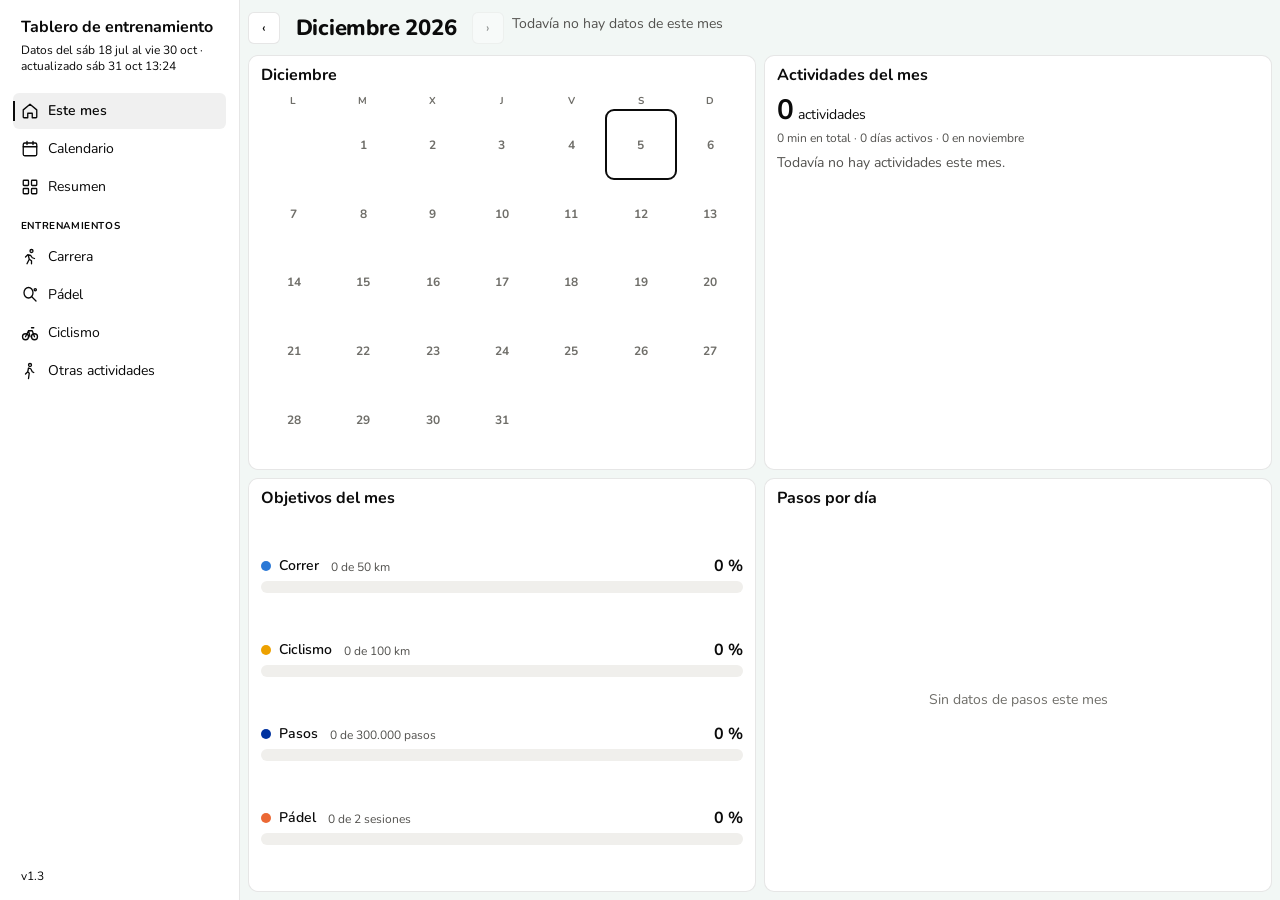
==== commit 54a27cf7: "app: el gráfico diario de "Este mes" muestra solo pasos (sin la opción Sueño) Co-Authored-By: Claude" ====
--- a/app/index.html
+++ b/app/index.html
@@ -84,11 +84,7 @@
         </section>
         <section class="tarjeta tarjeta-grafico">
           <div class="tarjeta-cab">
-            <h2 id="inicio-grafico-titulo">Pasos por día</h2>
-            <div class="segmentado" id="inicio-metrica" role="group" aria-label="Dato a mostrar">
-              <button type="button" data-metrica="pasos">Pasos</button>
-              <button type="button" data-metrica="sueno">Sueño</button>
-            </div>
+            <h2>Pasos por día</h2>
           </div>
           <div class="lienzo"><canvas id="g-inicio-pasos"></canvas></div>
         </section>
--- a/app/css/estilos.css
+++ b/app/css/estilos.css
@@ -524,15 +524,15 @@
 #panel-inicio .mini-cal { flex: 1; min-height: 0; }
 .tarjeta-grafico .lienzo { flex: 1; height: auto; min-height: 0; }
 /* Objetivos del mes: una barra horizontal por objetivo que se llena con lo hecho */
-.objetivos { list-style: none; margin: 0; padding: 0; flex: 1; min-height: 0; display: flex; flex-direction: column; justify-content: space-around; gap: var(--e3); }
-.objetivo-cab { display: flex; align-items: baseline; justify-content: space-between; gap: var(--e2); margin-bottom: var(--e1); }
+.objetivos { list-style: none; margin: 0; padding: 0; flex: 1; min-height: 0; overflow-y: auto; display: flex; flex-direction: column; justify-content: space-evenly; gap: var(--e2); }
+.objetivo-cab { display: flex; align-items: baseline; gap: var(--e3); margin-bottom: var(--e1); }
 .objetivo-nombre { display: inline-flex; align-items: center; gap: var(--e2); font: var(--t-base); font-weight: 600; }
 .objetivo-nombre i { width: 10px; height: 10px; border-radius: 50%; }
-.objetivo-pct { font: var(--t-titulo); }
+.objetivo-pct { font: var(--t-titulo); margin-left: auto; }
 .objetivo.cumplido .objetivo-pct { color: var(--dia-ganado); }
 .objetivo-barra { height: 12px; border-radius: 999px; background: var(--superficie-2); overflow: hidden; }
 .objetivo-barra span { display: block; height: 100%; border-radius: 999px; }
-.objetivo-det { margin-top: var(--e1); font: var(--t-chico); color: var(--texto-sec); }
+.objetivo-det { font: var(--t-chico); color: var(--texto-sec); white-space: nowrap; overflow: hidden; text-overflow: ellipsis; min-width: 0; }
 
 /* ── Selectores de la vista Carrera ───────────────────────────────────────── */
 .selectores { display: flex; flex-wrap: wrap; gap: var(--e3); margin-bottom: var(--hueco); align-items: flex-end; }
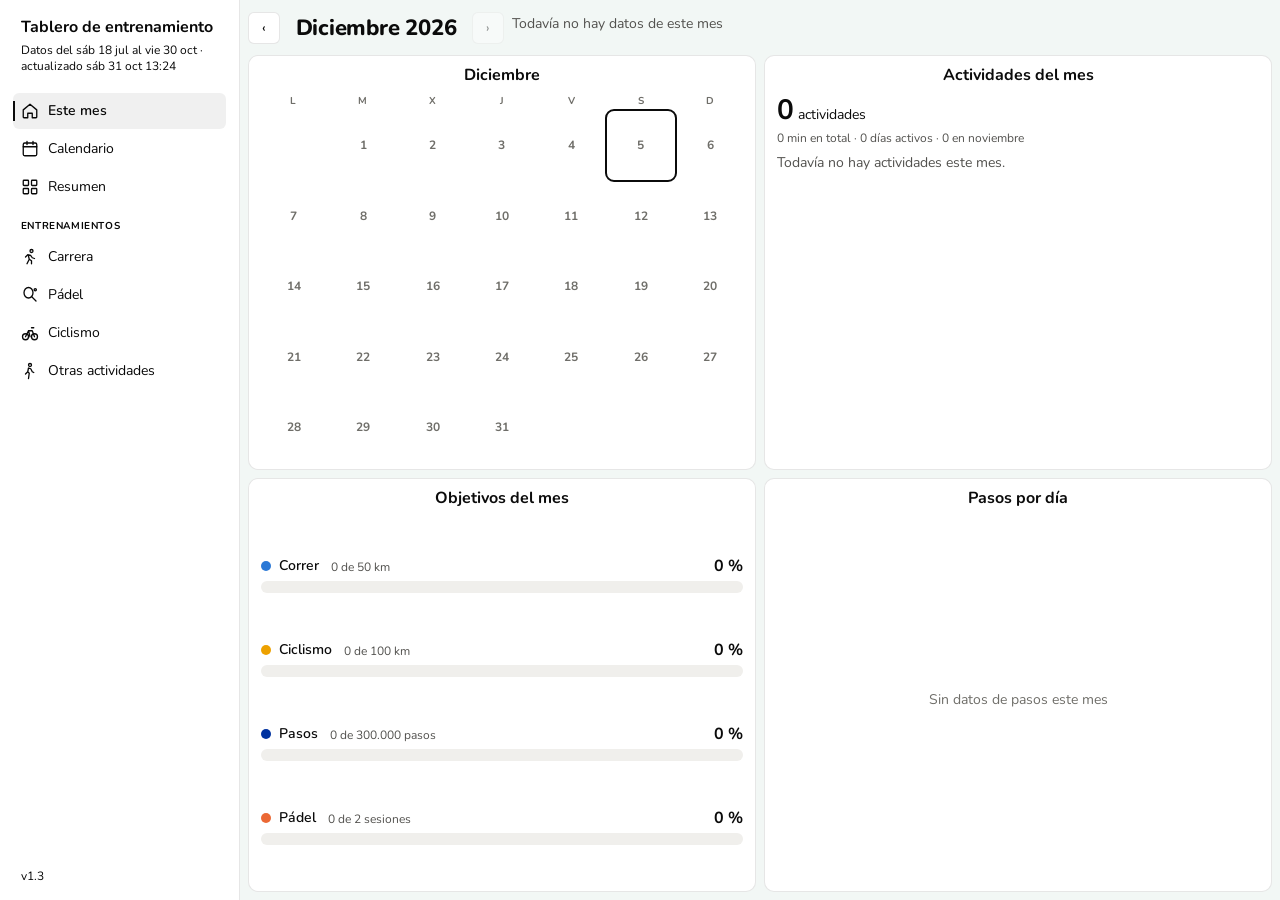
==== commit d7ee2260: "app: "Este mes" con títulos centrados y calendario sin leyenda La lista de actividades del mes, al l" ====
--- a/app/index.html
+++ b/app/index.html
@@ -70,7 +70,6 @@
         <section class="tarjeta">
           <h2 id="inicio-cal-titulo">Mes</h2>
           <div class="mini-cal" id="inicio-mini-cal" aria-label="Días con actividad"></div>
-          <div class="mini-leyenda" id="inicio-mini-leyenda" aria-label="Deportes del mes"></div>
         </section>
         <section class="tarjeta">
           <h2>Actividades del mes</h2>
--- a/app/css/estilos.css
+++ b/app/css/estilos.css
@@ -500,9 +500,6 @@
 .mini-dia.hoy { outline: 2px solid var(--tinta); outline-offset: 1px; }
 .mini-puntos { display: flex; gap: 3px; }
 .mini-puntos i { width: 6px; height: 6px; border-radius: 50%; outline: 1.5px solid var(--superficie); }
-.mini-leyenda { display: flex; flex-wrap: wrap; gap: var(--e1) var(--e3); margin-top: var(--e2); color: var(--texto-sec); font: var(--t-chico); }
-.mini-leyenda span { display: inline-flex; align-items: center; gap: var(--e1); }
-.mini-leyenda i { width: 8px; height: 8px; border-radius: 50%; }
 
 /* La portada entra entera en la pantalla (en escritorio): sin la barra superior ni el pie,
    y con dos filas que se reparten el alto disponible */
@@ -516,7 +513,8 @@
 #panel-inicio .cal-cabecera { margin: 0; }
 .inicio-fila { display: grid; grid-template-columns: repeat(2, minmax(0, 1fr)); gap: var(--hueco); min-height: 0; }
 .inicio-fila > .tarjeta { display: flex; flex-direction: column; min-height: 0; }
-.inicio-fila > .tarjeta > h2 { margin-bottom: var(--e2); }
+.inicio-fila > .tarjeta > h2 { margin-bottom: var(--e2); text-align: center; }
+#panel-inicio .tarjeta-cab { justify-content: center; }   /* títulos de las tarjetas centrados */
 .inicio-scroll { flex: 1; min-height: 0; overflow-y: auto; }
 .tarjeta-cab { display: flex; align-items: center; justify-content: space-between; gap: var(--e2); flex-wrap: wrap; margin-bottom: var(--e2); }
 .tarjeta-cab h2 { margin: 0; }
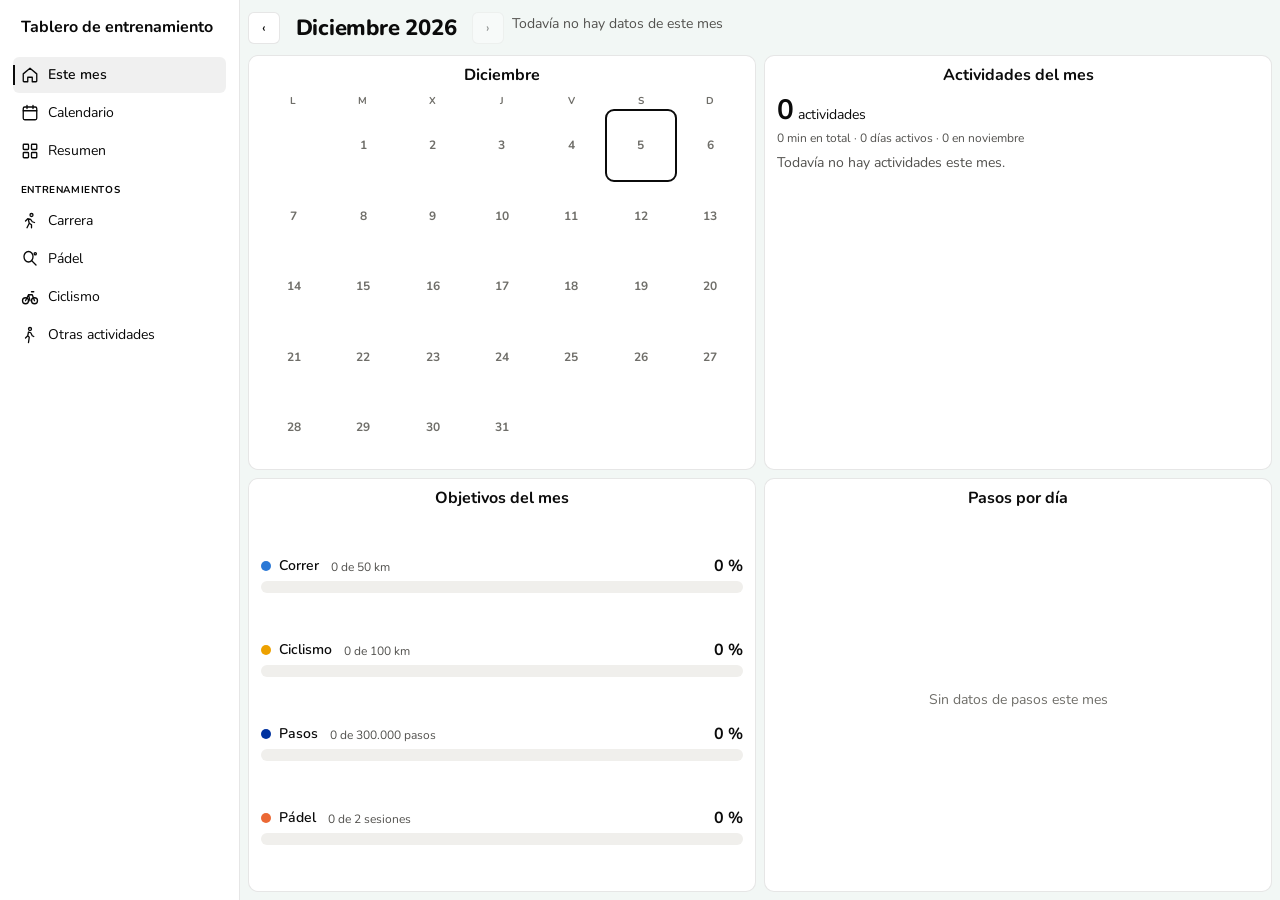
==== commit 2619c0c3: "app: barra lateral sin fechas de los datos ni número de versión Co-Authored-By: Claude Opus 5.5 <nor" ====
--- a/app/index.html
+++ b/app/index.html
@@ -14,7 +14,7 @@
     <aside class="lateral" id="lateral" aria-label="Navegación y filtros">
       <div class="lateral-marca">
         <h1>Tablero de entrenamiento</h1>
-        <p class="actualizado" id="actualizado">Cargando datos…</p>
+        <p class="actualizado" id="actualizado" hidden></p>
       </div>
       <nav class="nav-lateral" aria-label="Secciones">
         <button type="button" data-pestana="inicio"><svg viewBox="0 0 24 24" fill="none" stroke="currentColor" stroke-width="1.75" stroke-linecap="round" stroke-linejoin="round" aria-hidden="true"><path d="M3 10.5 12 3l9 7.5V20a1 1 0 0 1-1 1h-5v-6H9v6H4a1 1 0 0 1-1-1z"/></svg><span>Este mes</span></button>
@@ -35,9 +35,6 @@
           <div id="filtro-bienestar"></div>
         </div>
       </section>
-      <div class="lateral-pie">
-        <span class="version" title="Versión del tablero">v1.3</span>
-      </div>
     </aside>
     <div class="fondo-lateral" id="fondo-lateral"></div>
 
--- a/app/css/estilos.css
+++ b/app/css/estilos.css
@@ -224,11 +224,9 @@
 .check input { margin: 0; accent-color: var(--acento); }
 .check .muestra { width: 10px; height: 10px; border-radius: 50%; flex: none; }
 .check .cuenta { margin-left: auto; color: var(--texto-muted); font: var(--t-chico); font-variant-numeric: tabular-nums; }
-.lateral-pie { margin-top: auto; display: flex; align-items: center; justify-content: space-between; gap: var(--e2); padding: 0 var(--e2); }
-.version { color: var(--texto-muted); font: var(--t-chico); }
 .fondo-lateral { display: none; }
 /* Prueba de paleta: toda la tipografía de la barra lateral en --lateral-texto */
-.lateral .nav-lateral button, .lateral .nav-grupo, .lateral .actualizado, .lateral .version,
+.lateral .nav-lateral button, .lateral .nav-grupo, .lateral .actualizado,
 .lateral .filtros-lateral h2, .lateral .check { color: var(--lateral-texto); }
 .lateral .nav-lateral button:hover { color: var(--lateral-texto); }
 
